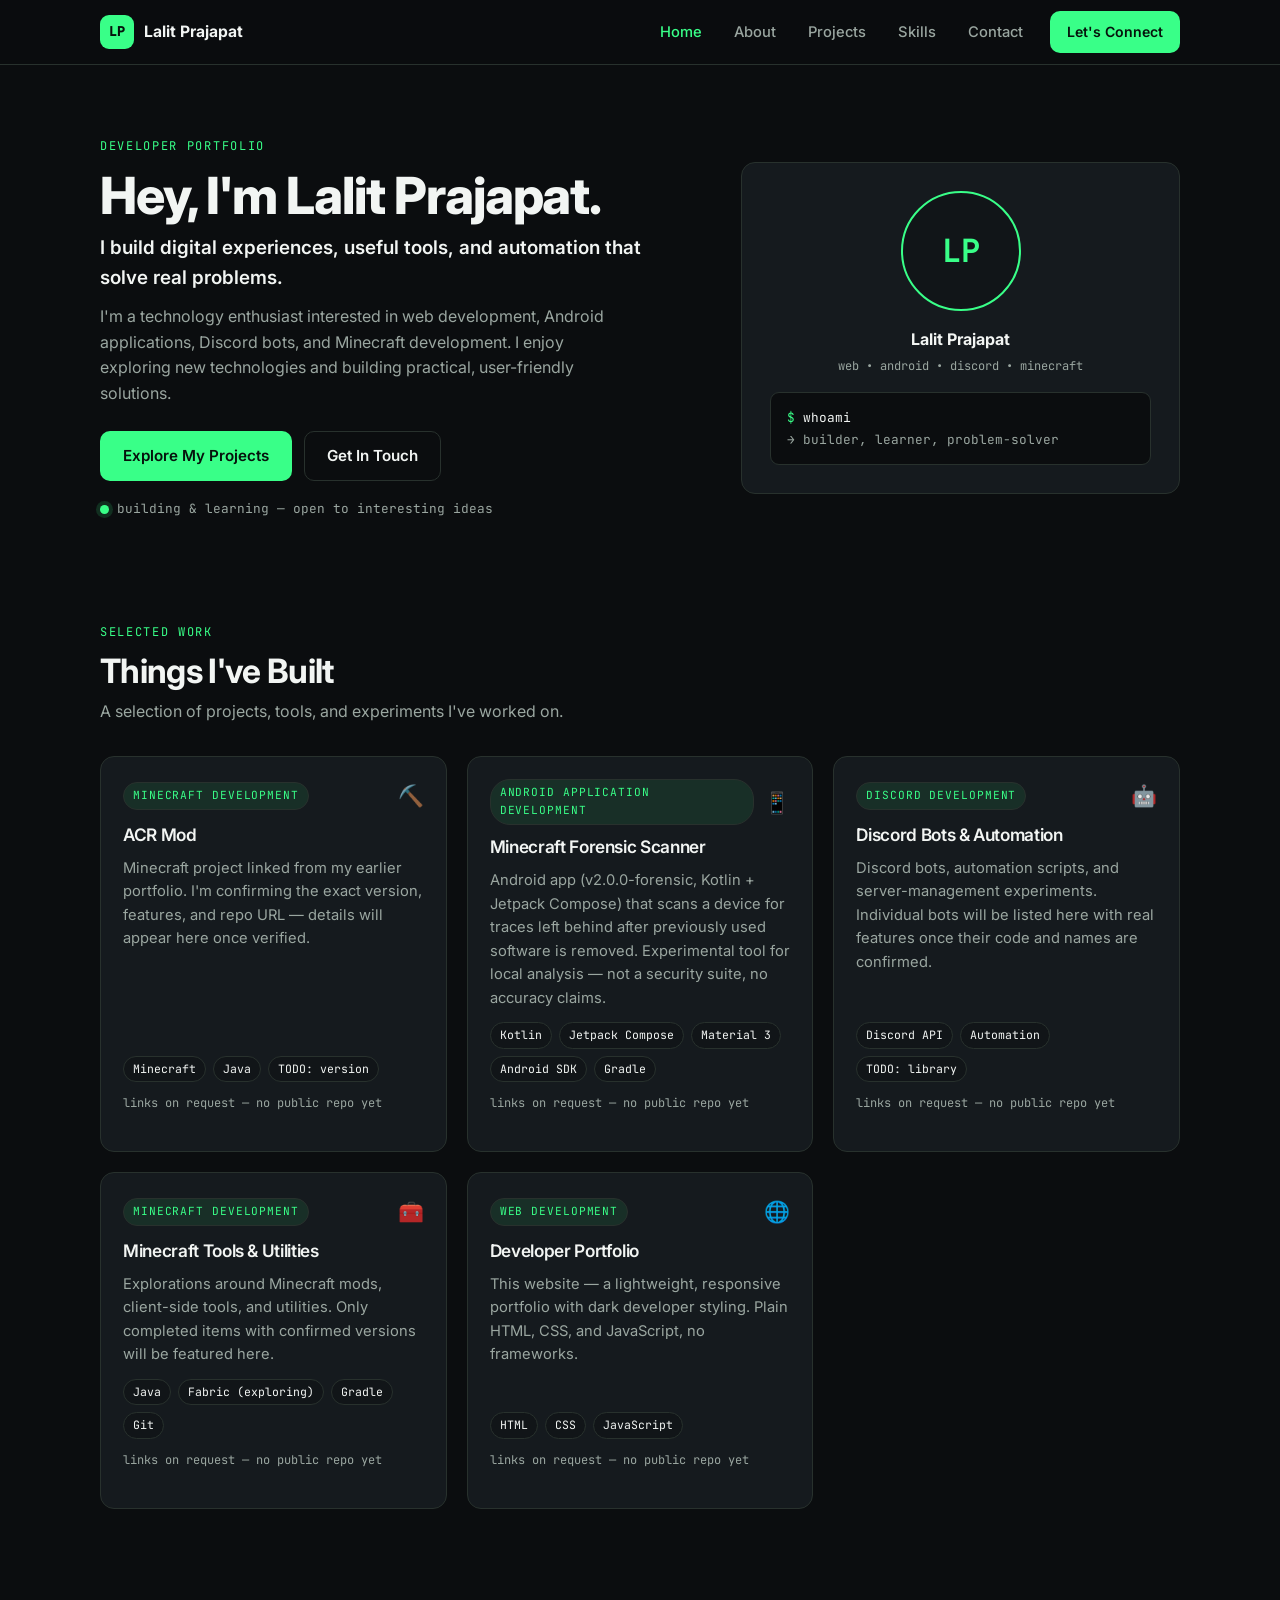
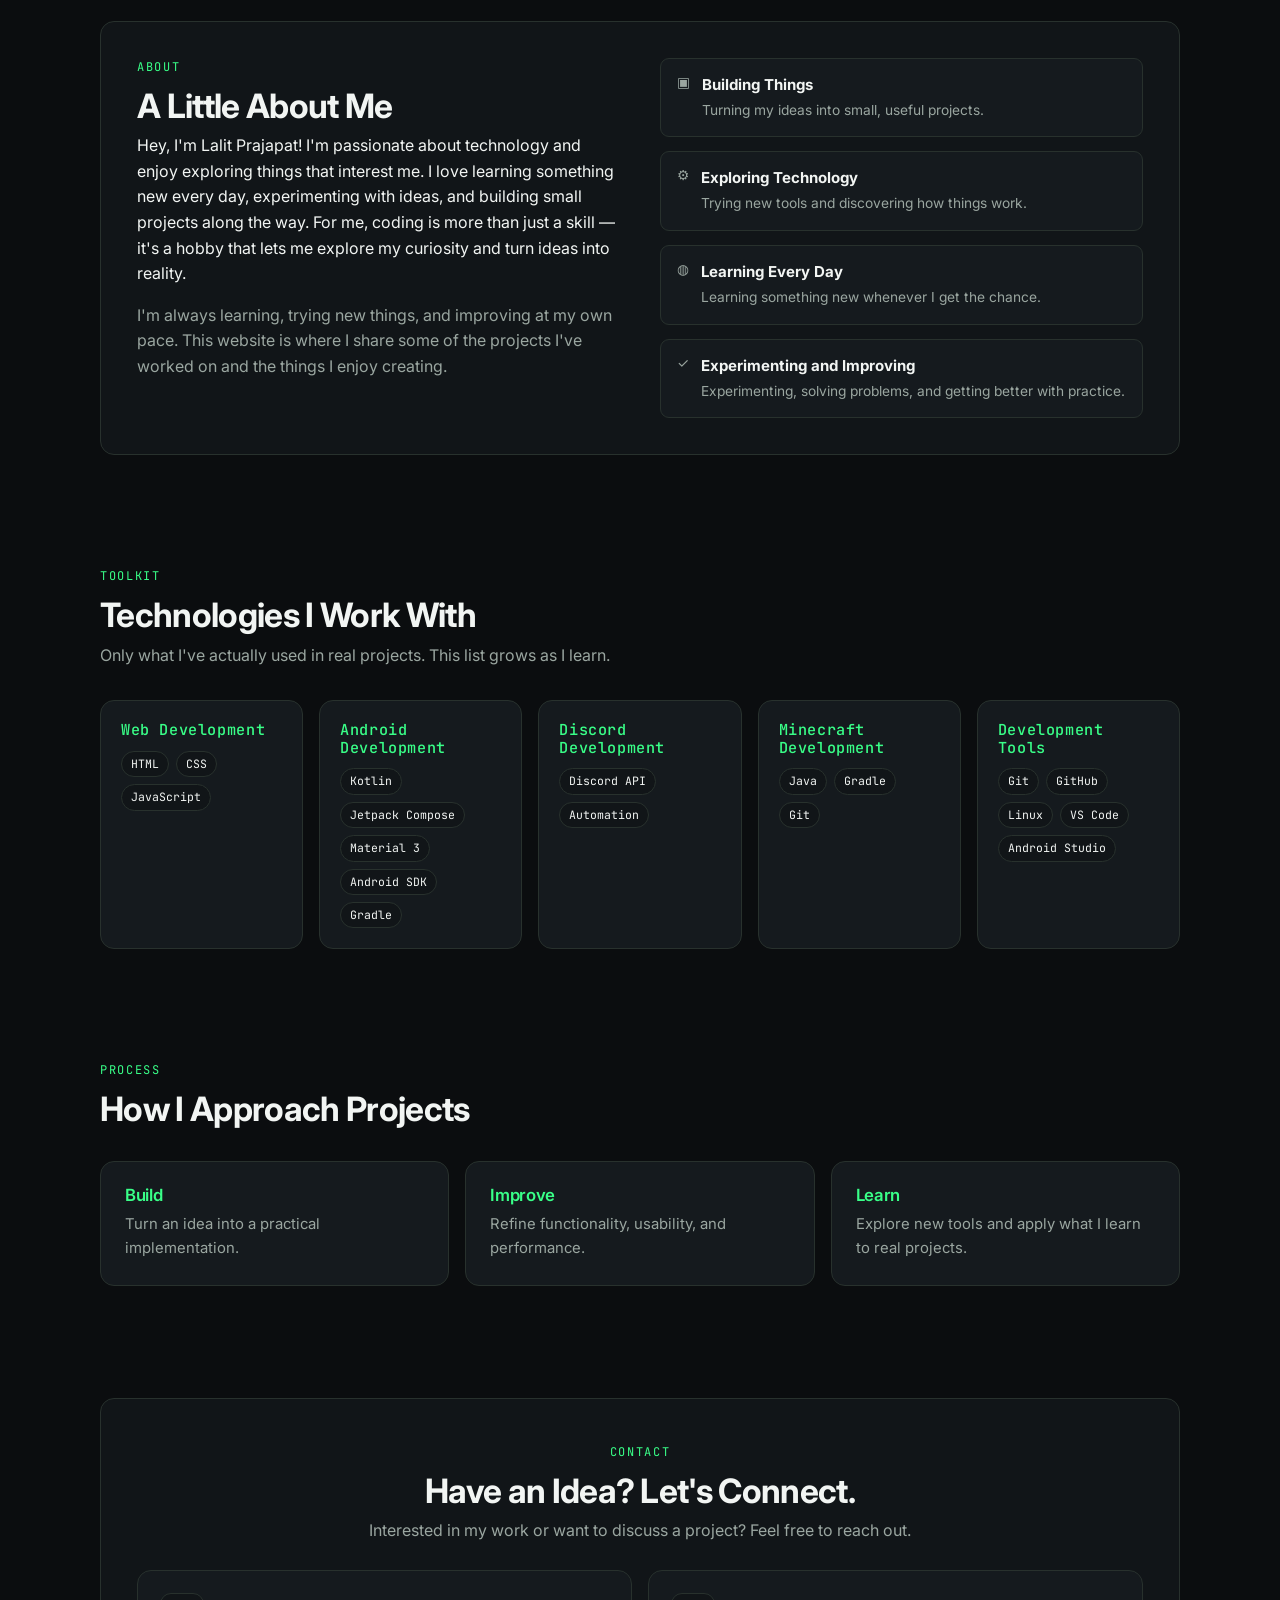
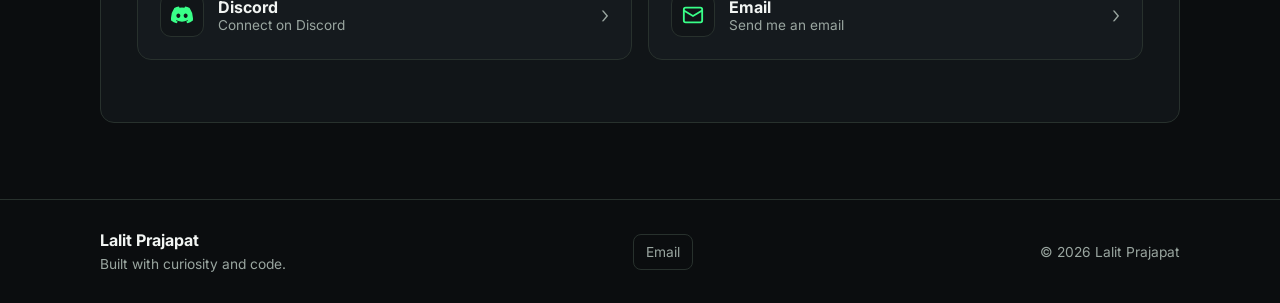
==== index.html @ 37104516 "Add files via upload" ====
<!DOCTYPE html>
<html lang="en">
<head>
  <meta charset="UTF-8" />
  <meta name="viewport" content="width=device-width, initial-scale=1.0" />
  <title>Lalit Prajapat | Developer Portfolio</title>
  <meta name="description" content="Explore Lalit Prajapat's projects in web development, Android applications, Discord bots, and Minecraft tools." />
  <meta name="theme-color" content="#0B0D0F" />
  <meta property="og:title" content="Lalit Prajapat | Developer Portfolio" />
  <meta property="og:description" content="Explore Lalit Prajapat's projects in web development, Android applications, Discord bots, and Minecraft tools." />
  <meta property="og:type" content="website" />
  <link rel="icon" type="image/svg+xml" href="assets/favicon.svg" />
  <link rel="preconnect" href="https://fonts.googleapis.com" />
  <link rel="preconnect" href="https://fonts.gstatic.com" crossorigin />
  <link href="https://fonts.googleapis.com/css2?family=Inter:wght@400;500;600;700;800&family=JetBrains+Mono:wght@400;500&display=swap" rel="stylesheet" />
  <link rel="stylesheet" href="css/style.css" />
</head>
<body>
  <a class="skip-link" href="#main">Skip to content</a>

  <header class="nav" id="top">
    <div class="container nav-inner">
      <a href="#home" class="brand" aria-label="Lalit Prajapat home">
        <span class="brand-mark" aria-hidden="true">LP</span>
        <span class="brand-text">Lalit Prajapat</span>
      </a>
      <nav aria-label="Primary">
        <button class="nav-toggle" id="navToggle" aria-expanded="false" aria-controls="navMenu" aria-label="Open menu">
          <span aria-hidden="true"></span><span aria-hidden="true"></span><span aria-hidden="true"></span>
        </button>
        <ul class="nav-links" id="navMenu">
          <li><a href="#home" class="nav-link" data-nav="home">Home</a></li>
          <li><a href="#about" class="nav-link" data-nav="about">About</a></li>
          <li><a href="#projects" class="nav-link" data-nav="projects">Projects</a></li>
          <li><a href="#skills" class="nav-link" data-nav="skills">Skills</a></li>
          <li><a href="#contact" class="nav-link" data-nav="contact">Contact</a></li>
          <li class="nav-cta-item"><a href="#contact" class="btn btn-primary btn-sm">Let's Connect</a></li>
        </ul>
      </nav>
    </div>
  </header>

  <main id="main">
    <!-- HERO -->
    <section class="hero container" id="home" aria-labelledby="hero-heading">
      <div class="hero-grid">
        <div class="hero-copy">
          <p class="eyebrow mono">DEVELOPER PORTFOLIO</p>
          <h1 id="hero-heading">Hey, I'm Lalit Prajapat.</h1>
          <p class="hero-sub">I build digital experiences, useful tools, and automation that solve real problems.</p>
          <p class="hero-desc">I'm a technology enthusiast interested in web development, Android applications, Discord bots, and Minecraft development. I enjoy exploring new technologies and building practical, user-friendly solutions.</p>
          <div class="hero-actions">
            <a href="#projects" class="btn btn-primary">Explore My Projects</a>
            <a href="#contact" class="btn btn-ghost">Get In Touch</a>
          </div>
          <p class="hero-meta mono"><span class="status-dot" aria-hidden="true"></span> building &amp; learning — open to interesting ideas</p>
        </div>
        <div class="hero-visual">
          <div class="profile-card" role="img" aria-label="Profile placeholder for Lalit Prajapat — replace with your photo">
            <div class="profile-avatar" aria-hidden="true">
              <span>LP</span>
              <img id="profileImg" alt="" hidden />
            </div>
            <div class="profile-info">
              <p class="profile-name">Lalit Prajapat</p>
              <p class="profile-role mono">web • android • discord • minecraft</p>
            </div>
            <div class="profile-terminal mono" aria-hidden="true">
              <span class="t-green">$</span> whoami<br />
              <span class="t-dim">→ builder, learner, problem-solver</span>
            </div>
          </div>
        </div>
      </div>
    </section>

    <!-- PROJECTS -->
    <section class="section container" id="projects" aria-labelledby="projects-heading">
      <div class="section-head reveal">
        <p class="eyebrow mono">SELECTED WORK</p>
        <h2 id="projects-heading">Things I've Built</h2>
        <p class="section-sub">A selection of projects, tools, and experiments I've worked on.</p>
      </div>
      <div class="project-grid" id="projectGrid"><!-- rendered by JS --></div>
      <p class="config-hint mono" id="projectsHint" hidden>To edit projects, open <code>js/config.js</code>.</p>
    </section>

    <!-- ABOUT -->
    <section class="section container" id="about" aria-labelledby="about-heading">
      <div class="about-grid">
        <div class="reveal">
          <p class="eyebrow mono">ABOUT</p>
          <h2 id="about-heading">A Little About Me</h2>
          <p>Hey, I'm Lalit Prajapat! I'm passionate about technology and enjoy exploring things that interest me. I love learning something new every day, experimenting with ideas, and building small projects along the way. For me, coding is more than just a skill — it's a hobby that lets me explore my curiosity and turn ideas into reality.</p>
          <p class="muted">I'm always learning, trying new things, and improving at my own pace. This website is where I share some of the projects I've worked on and the things I enjoy creating.</p>
        </div>
        <ul class="focus-list reveal" aria-label="Focus areas">
          <li><span class="focus-icon" aria-hidden="true">▣</span><div><strong>Building Things</strong><span>Turning my ideas into small, useful projects.</span></div></li>
          <li><span class="focus-icon" aria-hidden="true">⚙</span><div><strong>Exploring Technology</strong><span>Trying new tools and discovering how things work.</span></div></li>
          <li><span class="focus-icon" aria-hidden="true">◍</span><div><strong>Learning Every Day</strong><span>Learning something new whenever I get the chance.</span></div></li>
          <li><span class="focus-icon" aria-hidden="true">✓</span><div><strong>Experimenting and Improving</strong><span>Experimenting, solving problems, and getting better with practice.</span></div></li>
        </ul>
      </div>
    </section>

    <!-- SKILLS -->
    <section class="section container" id="skills" aria-labelledby="skills-heading">
      <div class="section-head reveal">
        <p class="eyebrow mono">TOOLKIT</p>
        <h2 id="skills-heading">Technologies I Work With</h2>
        <p class="section-sub">Only what I've actually used in real projects. This list grows as I learn.</p>
      </div>
      <div class="skills-grid" id="skillsGrid"><!-- rendered by JS --></div>
    </section>

    <!-- APPROACH -->
    <section class="section container" id="approach" aria-labelledby="approach-heading">
      <div class="section-head reveal">
        <p class="eyebrow mono">PROCESS</p>
        <h2 id="approach-heading">How I Approach Projects</h2>
      </div>
      <div class="approach-grid">
        <article class="card reveal"><h3>Build</h3><p>Turn an idea into a practical implementation.</p></article>
        <article class="card reveal"><h3>Improve</h3><p>Refine functionality, usability, and performance.</p></article>
        <article class="card reveal"><h3>Learn</h3><p>Explore new tools and apply what I learn to real projects.</p></article>
      </div>
    </section>

    <!-- CONTACT -->
    <section class="section container" id="contact" aria-labelledby="contact-heading">
      <div class="contact-card reveal">
        <p class="eyebrow mono">CONTACT</p>
        <h2 id="contact-heading">Have an Idea? Let's Connect.</h2>
        <p class="section-sub">Interested in my work or want to discuss a project? Feel free to reach out.</p>
        <div class="contact-grid" id="contactGrid">
          <!-- Discord card -->
          <article class="contact-method" id="discordCard">
            <button class="method-toggle" id="discordToggle" aria-expanded="false" aria-controls="discordDetail" type="button">
              <span class="method-icon" aria-hidden="true">
                <svg viewBox="0 0 24 24" width="22" height="22" fill="currentColor" aria-hidden="true"><path d="M20.32 4.37a19.8 19.8 0 0 0-4.93-1.51 13.8 13.8 0 0 0-.64 1.28 18.3 18.3 0 0 0-5.5 0 12.6 12.6 0 0 0-.64-1.28h-.05A19.7 19.7 0 0 0 3.63 4.37 20.4 20.4 0 0 0 .11 18.06a19.9 19.9 0 0 0 6.04 3.03c.46-.63.87-1.3 1.22-2a12.9 12.9 0 0 1-1.93-.92c.16-.12.32-.24.47-.37a14.2 14.2 0 0 0 12.18 0c.15.13.31.25.47.37-.61.36-1.26.68-1.93.92.35.7.76 1.37 1.22 2a19.8 19.8 0 0 0 6.04-3.03 20.3 20.3 0 0 0-3.57-13.69ZM8.02 15.33c-1.18 0-2.16-1.08-2.16-2.42s.95-2.42 2.16-2.42 2.18 1.09 2.16 2.42c0 1.34-.95 2.42-2.16 2.42Zm7.96 0c-1.18 0-2.16-1.08-2.16-2.42s.95-2.42 2.16-2.42 2.18 1.09 2.16 2.42c0 1.34-.95 2.42-2.16 2.42Z"/></svg>
              </span>
              <span class="method-text">
                <span class="method-title">Discord</span>
                <span class="method-sub" id="discordPrompt">Connect on Discord</span>
              </span>
              <span class="method-chevron" aria-hidden="true">›</span>
            </button>
            <div class="method-detail" id="discordDetail" hidden>
              <p class="method-value mono" id="discordValue">lalit572</p>
              <div class="method-actions">
                <button class="btn btn-outline btn-sm" id="discordCopy" type="button" aria-label="Copy Discord username lalit572">
                  <svg viewBox="0 0 24 24" width="15" height="15" fill="none" stroke="currentColor" stroke-width="2" aria-hidden="true"><rect x="9" y="9" width="12" height="12" rx="2"/><path d="M5 15V5a2 2 0 0 1 2-2h10"/></svg>
                  Copy
                </button>
              </div>
              <p class="copy-msg mono" id="discordMsg" role="status" hidden></p>
            </div>
          </article>
          <!-- Email card -->
          <article class="contact-method" id="emailCard">
            <button class="method-toggle" id="emailToggle" aria-expanded="false" aria-controls="emailDetail" type="button">
              <span class="method-icon" aria-hidden="true">
                <svg viewBox="0 0 24 24" width="22" height="22" fill="none" stroke="currentColor" stroke-width="2" aria-hidden="true"><rect x="2" y="4" width="20" height="16" rx="2"/><path d="m22 7-10 6L2 7"/></svg>
              </span>
              <span class="method-text">
                <span class="method-title">Email</span>
                <span class="method-sub" id="emailPrompt">Send me an email</span>
              </span>
              <span class="method-chevron" aria-hidden="true">›</span>
            </button>
            <div class="method-detail" id="emailDetail" hidden>
              <p class="method-value mono" id="emailValue">tekkenlalit143@gmail.com</p>
              <div class="method-actions">
                <button class="btn btn-outline btn-sm" id="emailCopy" type="button" aria-label="Copy email address tekkenlalit143@gmail.com">
                  <svg viewBox="0 0 24 24" width="15" height="15" fill="none" stroke="currentColor" stroke-width="2" aria-hidden="true"><rect x="9" y="9" width="12" height="12" rx="2"/><path d="M5 15V5a2 2 0 0 1 2-2h10"/></svg>
                  Copy
                </button>
                <a class="btn btn-outline btn-sm" id="emailOpen" href="mailto:tekkenlalit143@gmail.com">Open Email App</a>
              </div>
              <p class="copy-msg mono" id="emailMsg" role="status" hidden></p>
            </div>
          </article>
        </div>
        <div class="contact-extra" id="contactExtra" hidden></div>
      </div>
    </section>
  </main>

  <footer class="footer">
    <div class="container footer-inner">
      <div>
        <p class="footer-name">Lalit Prajapat</p>
        <p class="footer-tag">Built with curiosity and code.</p>
      </div>
      <div class="footer-social" id="footerSocial"></div>
      <p class="footer-copy">© <span id="year">2026</span> Lalit Prajapat</p>
    </div>
  </footer>

  <div class="toast mono" id="toast" role="status" aria-live="polite" hidden></div>

  <script src="js/config.js"></script>
  <script src="js/main.js"></script>
</body>
</html>
---- css/style.css ----
:root {
  --bg: #0B0D0F;
  --bg2: #111518;
  --card: #151A1E;
  --accent: #39FF88;
  --accent2: #24D977;
  --text: #F2F5F3;
  --muted: #9AA6A0;
  --border: #28312D;
  --radius: 14px;
  --radius-sm: 9px;
  --max: 1120px;
  --font: "Inter", system-ui, -apple-system, "Segoe UI", sans-serif;
  --mono: "JetBrains Mono", ui-monospace, SFMono-Regular, Menlo, monospace;
}

* { box-sizing: border-box; }
html { scroll-behavior: smooth; scroll-padding-top: 84px; }
body {
  margin: 0; background: var(--bg); color: var(--text);
  font-family: var(--font); line-height: 1.6; font-size: 16px;
  -webkit-font-smoothing: antialiased;
}
h1, h2, h3 { line-height: 1.15; letter-spacing: -0.02em; margin: 0 0 0.5rem; }
h1 { font-size: clamp(2rem, 5vw, 3.2rem); font-weight: 800; }
h2 { font-size: clamp(1.5rem, 3.4vw, 2.1rem); font-weight: 700; }
h3 { font-size: 1.05rem; font-weight: 600; }
p { margin: 0 0 1rem; }
a { color: var(--accent); }
.mono { font-family: var(--mono); }
.muted, .section-sub { color: var(--muted); }
code { background: var(--bg2); padding: 2px 6px; border-radius: 6px; border: 1px solid var(--border); }

.container { width: 100%; max-width: var(--max); margin: 0 auto; padding: 0 20px; }
.eyebrow { color: var(--accent); font-size: 0.75rem; letter-spacing: 0.14em; margin-bottom: 0.6rem; }

.skip-link {
  position: absolute; left: -9999px; top: 0; background: var(--accent);
  color: #06110b; padding: 10px 16px; z-index: 100; border-radius: 0 0 8px 0; font-weight: 700;
}
.skip-link:focus { left: 0; }

/* Buttons */
.btn {
  display: inline-flex; align-items: center; justify-content: center; gap: 8px;
  padding: 12px 22px; border-radius: 10px; font-weight: 600; font-size: 0.95rem;
  text-decoration: none; border: 1px solid transparent; cursor: pointer;
  transition: transform 180ms ease, background 180ms ease, border-color 180ms ease, color 180ms ease;
  min-height: 46px;
}
.btn-primary { background: var(--accent); color: #06130c; }
.btn-primary:hover { background: var(--accent2); transform: translateY(-1px); }
.btn-ghost { border-color: var(--border); color: var(--text); background: transparent; }
.btn-ghost:hover { border-color: var(--accent); color: var(--accent); }
.btn-sm { padding: 9px 16px; min-height: 38px; font-size: 0.88rem; }
.btn-outline { border-color: var(--border); color: var(--text); background: var(--bg2); padding: 8px 14px; font-size: 0.85rem; min-height: 38px; }
.btn-outline:hover { border-color: var(--accent); color: var(--accent); }

/* Nav */
.nav { position: sticky; top: 0; z-index: 50; background: rgba(11,13,15,0.88); backdrop-filter: blur(12px); border-bottom: 1px solid var(--border); }
.nav-inner { display: flex; align-items: center; justify-content: space-between; min-height: 64px; }
.brand { display: flex; align-items: center; gap: 10px; text-decoration: none; color: var(--text); font-weight: 700; }
.brand-mark {
  width: 34px; height: 34px; display: grid; place-items: center; border-radius: 9px;
  background: var(--accent); color: #06130c; font-weight: 800; font-size: 0.85rem; font-family: var(--mono);
}
.brand-text { font-size: 0.98rem; }
.nav-links { display: flex; align-items: center; gap: 6px; list-style: none; margin: 0; padding: 0; }
.nav-link { color: var(--muted); text-decoration: none; padding: 9px 13px; border-radius: 8px; font-size: 0.92rem; font-weight: 500; }
.nav-link:hover { color: var(--text); background: var(--bg2); }
.nav-link.active { color: var(--accent); }
.nav-cta-item { margin-left: 8px; }
.nav-toggle { display: none; background: none; border: 1px solid var(--border); border-radius: 8px; padding: 10px; cursor: pointer; flex-direction: column; gap: 5px; }
.nav-toggle span { display: block; width: 20px; height: 2px; background: var(--text); border-radius: 2px; }

/* Hero */
.hero { padding: 72px 20px 48px; }
.hero-grid { display: grid; grid-template-columns: 1.15fr 0.85fr; gap: 48px; align-items: center; }
.hero-sub { font-size: 1.18rem; font-weight: 600; color: var(--text); margin-bottom: 0.7rem; }
.hero-desc { color: var(--muted); max-width: 52ch; }
.hero-actions { display: flex; gap: 12px; flex-wrap: wrap; margin: 24px 0 18px; }
.hero-meta { font-size: 0.8rem; color: var(--muted); display: flex; align-items: center; gap: 8px; margin: 0; }
.status-dot { width: 9px; height: 9px; border-radius: 50%; background: var(--accent); display: inline-block; box-shadow: 0 0 0 4px rgba(57,255,136,0.14); }

.profile-card { background: var(--card); border: 1px solid var(--border); border-radius: var(--radius); padding: 28px; text-align: center; }
.profile-avatar {
  width: 120px; height: 120px; border-radius: 50%; margin: 0 auto 16px;
  background: var(--bg2); border: 2px solid var(--accent); display: grid; place-items: center;
  font-family: var(--mono); font-weight: 700; font-size: 2rem; color: var(--accent); overflow: hidden;
}
.profile-avatar img { width: 100%; height: 100%; object-fit: cover; }
.profile-name { font-weight: 700; margin: 0; }
.profile-role { font-size: 0.75rem; color: var(--muted); margin: 4px 0 16px; }
.profile-terminal { text-align: left; background: var(--bg); border: 1px solid var(--border); border-radius: var(--radius-sm); padding: 14px 16px; font-size: 0.8rem; line-height: 1.7; }
.t-green { color: var(--accent); } .t-dim { color: var(--muted); }

/* Sections */
.section { padding: 56px 20px; }
.section-head { max-width: 640px; margin-bottom: 32px; }
.section-sub { margin: 0; }

/* Projects */
.project-grid { display: grid; grid-template-columns: repeat(3, 1fr); gap: 20px; }
.project-card {
  background: var(--card); border: 1px solid var(--border); border-radius: var(--radius);
  padding: 22px; display: flex; flex-direction: column; gap: 12px;
  transition: border-color 200ms ease, transform 200ms ease;
}
.project-card:hover { border-color: var(--accent); transform: translateY(-3px); }
.project-top { display: flex; align-items: center; justify-content: space-between; gap: 10px; }
.project-cat { font-family: var(--mono); font-size: 0.7rem; letter-spacing: 0.08em; text-transform: uppercase; color: var(--accent); background: rgba(57,255,136,0.09); border: 1px solid var(--border); padding: 4px 9px; border-radius: 20px; }
.project-icon { font-size: 1.3rem; opacity: 0.9; }
.project-card h3 { margin: 0; font-size: 1.08rem; }
.project-card p.desc { color: var(--muted); font-size: 0.92rem; margin: 0; flex: 1; }
.tag-row { display: flex; flex-wrap: wrap; gap: 7px; }
.tag { font-family: var(--mono); font-size: 0.72rem; color: var(--text); background: var(--bg2); border: 1px solid var(--border); padding: 3px 9px; border-radius: 20px; }
.project-actions { display: flex; gap: 8px; flex-wrap: wrap; margin-top: 4px; }
.project-note { font-size: 0.75rem; color: var(--muted); }

/* About */
.about-grid { display: grid; grid-template-columns: 1fr 1fr; gap: 40px; align-items: start; background: var(--bg2); border: 1px solid var(--border); border-radius: var(--radius); padding: 36px; }
.focus-list { list-style: none; margin: 0; padding: 0; display: grid; gap: 14px; }
.focus-list li { display: flex; gap: 12px; background: var(--card); border: 1px solid var(--border); border-radius: var(--radius-sm); padding: 14px 16px; }
.focus-icon { color: var(--accent); font-size: 1.1rem; line-height: 1.4; }
.focus-list strong { display: block; font-size: 0.94rem; }
.focus-list span { font-size: 0.86rem; color: var(--muted); }

/* Skills */
.skills-grid { display: grid; grid-template-columns: repeat(auto-fit, minmax(200px, 1fr)); gap: 16px; }
.skill-card { background: var(--card); border: 1px solid var(--border); border-radius: var(--radius); padding: 20px; }
.skill-card h3 { font-size: 0.95rem; margin-bottom: 12px; color: var(--accent); font-family: var(--mono); font-weight: 500; letter-spacing: 0.04em; }

/* Approach */
.approach-grid { display: grid; grid-template-columns: repeat(3, 1fr); gap: 16px; }
.card { background: var(--card); border: 1px solid var(--border); border-radius: var(--radius); padding: 24px; }
.card h3 { color: var(--accent); margin-bottom: 8px; }
.card p { margin: 0; color: var(--muted); font-size: 0.93rem; }

/* Contact */
.contact-card { background: var(--bg2); border: 1px solid var(--border); border-radius: var(--radius); padding: 44px 36px; text-align: center; }
.contact-card .section-sub { margin-bottom: 26px; }
.contact-links { display: flex; gap: 12px; justify-content: center; flex-wrap: wrap; }
.contact-btn { display: inline-flex; align-items: center; gap: 9px; background: var(--card); border: 1px solid var(--border); color: var(--text); text-decoration: none; padding: 11px 18px; border-radius: 10px; font-weight: 600; font-size: 0.9rem; transition: border-color 180ms, color 180ms; min-height: 46px; }
.contact-btn:hover { border-color: var(--accent); color: var(--accent); }
.config-hint { font-size: 0.78rem; color: var(--muted); margin-top: 22px; }

/* Interactive contact cards */
.contact-grid { display: grid; grid-template-columns: 1fr 1fr; gap: 16px; text-align: left; margin-top: 8px; }
.contact-method {
  background: var(--card); border: 1px solid var(--border); border-radius: var(--radius);
  padding: 8px; transition: border-color 200ms ease;
}
.contact-method:hover { border-color: var(--accent2); }
.contact-method.open { border-color: var(--accent); }
.method-toggle {
  width: 100%; display: flex; align-items: center; gap: 14px;
  background: none; border: 0; cursor: pointer; color: var(--text);
  padding: 14px 14px; border-radius: 10px; font-family: var(--font); text-align: left;
  min-height: 64px;
}
.method-icon {
  width: 44px; height: 44px; flex: 0 0 44px; display: grid; place-items: center;
  border-radius: 11px; background: var(--bg2); border: 1px solid var(--border); color: var(--accent);
}
.method-text { flex: 1; min-width: 0; }
.method-title { display: block; font-weight: 700; font-size: 1rem; }
.method-sub { display: block; font-size: 0.85rem; color: var(--muted); }
.contact-method.open .method-sub { color: var(--accent); }
.method-chevron {
  font-size: 1.5rem; line-height: 1; color: var(--muted); font-weight: 300;
  transition: transform 200ms ease, color 200ms ease; transform: rotate(0deg);
}
.contact-method.open .method-chevron { transform: rotate(90deg); color: var(--accent); }
.method-detail {
  padding: 2px 14px 14px 72px;
  animation: methodIn 220ms ease;
}
@keyframes methodIn { from { opacity: 0; transform: translateY(-4px); } to { opacity: 1; transform: none; } }
.method-value {
  margin: 0 0 12px; font-size: 0.92rem; color: var(--text);
  background: var(--bg); border: 1px solid var(--border); border-radius: 8px;
  padding: 10px 12px; overflow-wrap: anywhere; word-break: break-all;
}
.contact-method.open .method-value { border-color: var(--accent2); }
.method-actions { display: flex; gap: 10px; flex-wrap: wrap; }
.method-actions .btn { text-decoration: none; }
.copy-msg { font-size: 0.78rem; margin: 10px 0 0; color: var(--accent); }
.copy-msg.error { color: var(--muted); }
.contact-extra { display: flex; gap: 10px; justify-content: center; flex-wrap: wrap; margin-top: 18px; }

/* Footer */
.footer { border-top: 1px solid var(--border); padding: 28px 0; margin-top: 20px; }
.footer-inner { display: flex; align-items: center; justify-content: space-between; gap: 16px; flex-wrap: wrap; }
.footer-name { font-weight: 700; margin: 0; }
.footer-tag, .footer-copy { color: var(--muted); font-size: 0.86rem; margin: 0; }
.footer-social { display: flex; gap: 10px; }
.footer-social a { color: var(--muted); text-decoration: none; font-size: 0.86rem; border: 1px solid var(--border); padding: 6px 12px; border-radius: 8px; }
.footer-social a:hover { color: var(--accent); border-color: var(--accent); }

/* Reveal */
.reveal { opacity: 0; transform: translateY(14px); transition: opacity 400ms ease, transform 400ms ease; }
.reveal.visible { opacity: 1; transform: none; }

/* Focus */
a:focus-visible, button:focus-visible { outline: 2px solid var(--accent); outline-offset: 3px; }

/* Toast */
.toast { position: fixed; bottom: 22px; left: 50%; transform: translateX(-50%); background: var(--accent); color: #06130c; font-size: 0.85rem; font-weight: 600; padding: 10px 18px; border-radius: 10px; z-index: 99; }

/* Responsive */
@media (max-width: 1024px) {
  .project-grid { grid-template-columns: repeat(2, 1fr); }
}
@media (max-width: 768px) {
  .hero-grid, .about-grid { grid-template-columns: 1fr; }
  .hero { padding: 48px 20px 32px; }
  .about-grid { padding: 26px; }
  .approach-grid { grid-template-columns: 1fr; }
  .contact-grid { grid-template-columns: 1fr; }
  .method-detail { padding-left: 14px; }
  .method-actions .btn { flex: 1 1 auto; }
  .nav-toggle { display: inline-flex; }
  .nav-links {
    position: absolute; top: 64px; left: 0; right: 0; background: var(--bg2);
    flex-direction: column; align-items: stretch; padding: 12px 20px 18px;
    border-bottom: 1px solid var(--border); display: none;
  }
  .nav-links.open { display: flex; }
  .nav-link { display: block; padding: 12px; }
  .nav { position: sticky; }
  .contact-card { padding: 32px 22px; }
}
@media (max-width: 560px) {
  .project-grid { grid-template-columns: 1fr; }
  .hero-actions .btn { flex: 1 1 100%; }
  body { font-size: 15px; }
}

@media (prefers-reduced-motion: reduce) {
  html { scroll-behavior: auto; }
  *, *::before, *::after { animation: none !important; transition: none !important; }
  .reveal { opacity: 1; transform: none; }
}
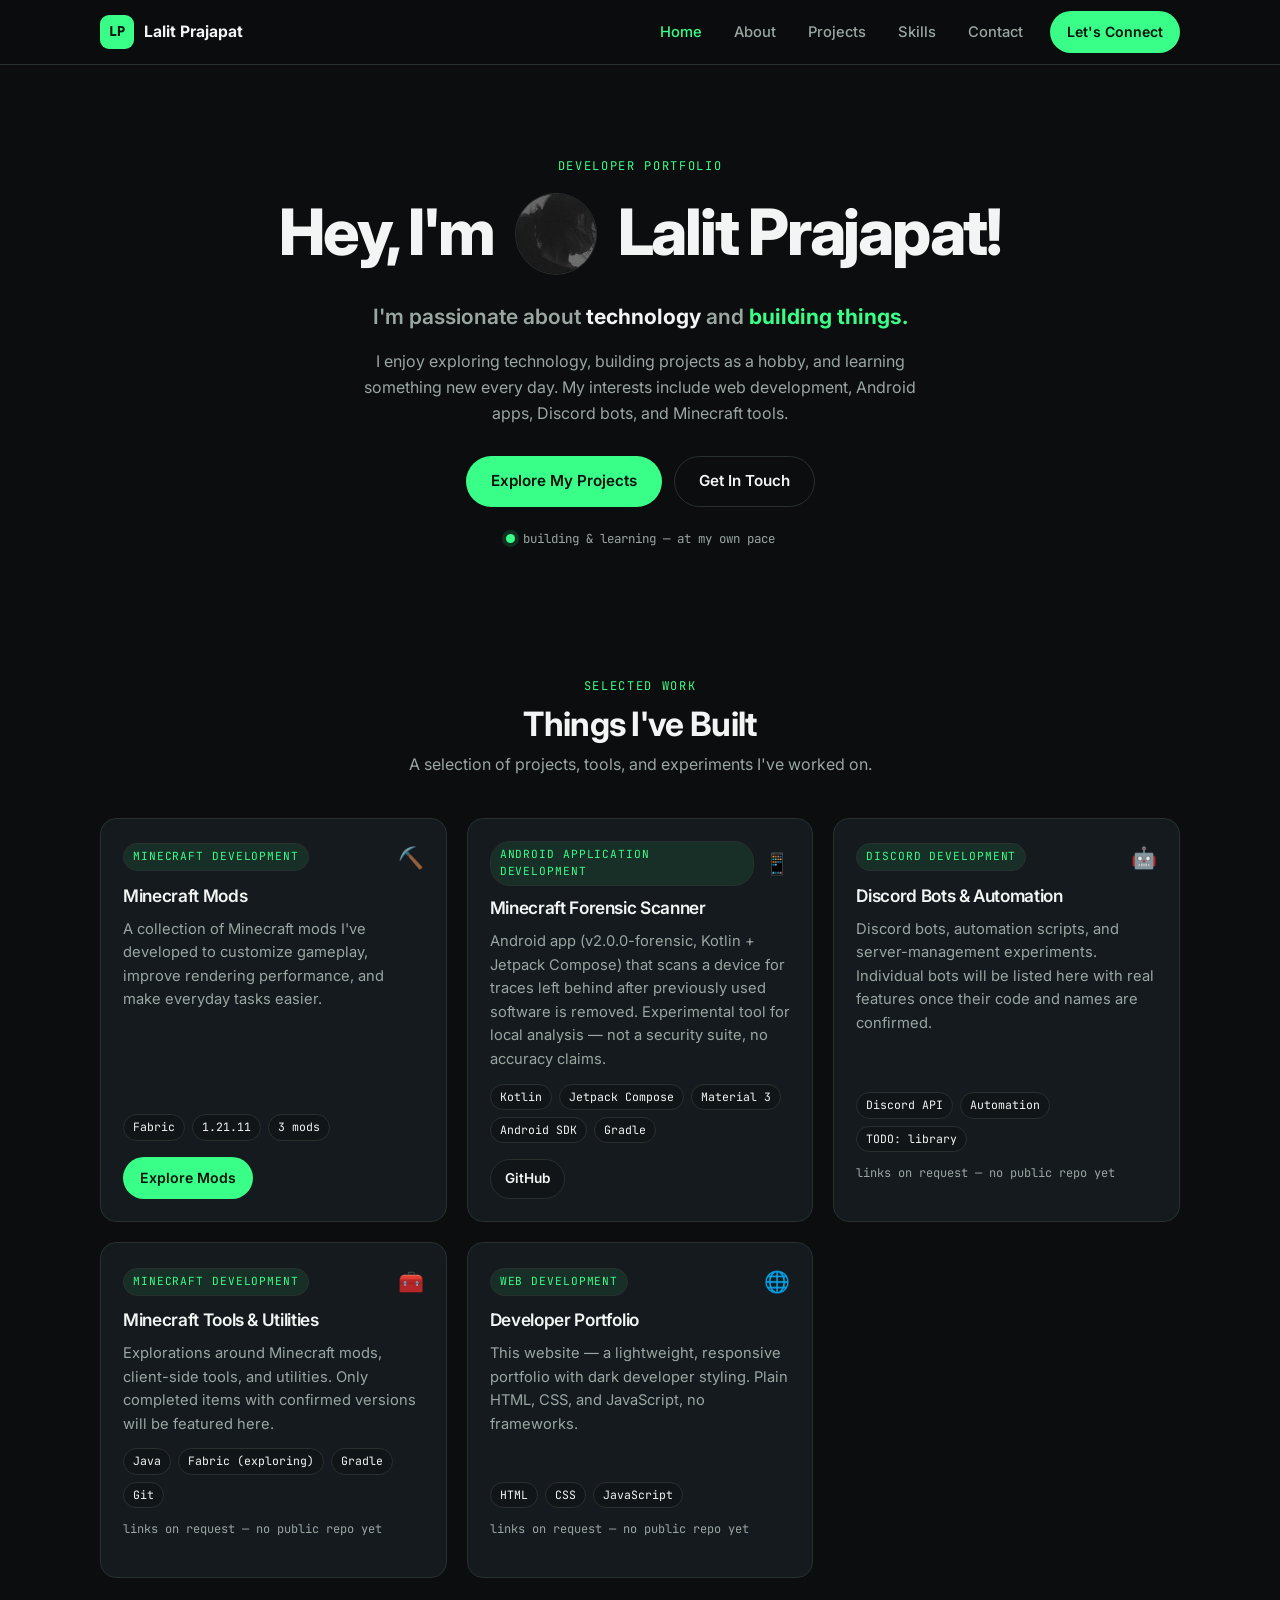
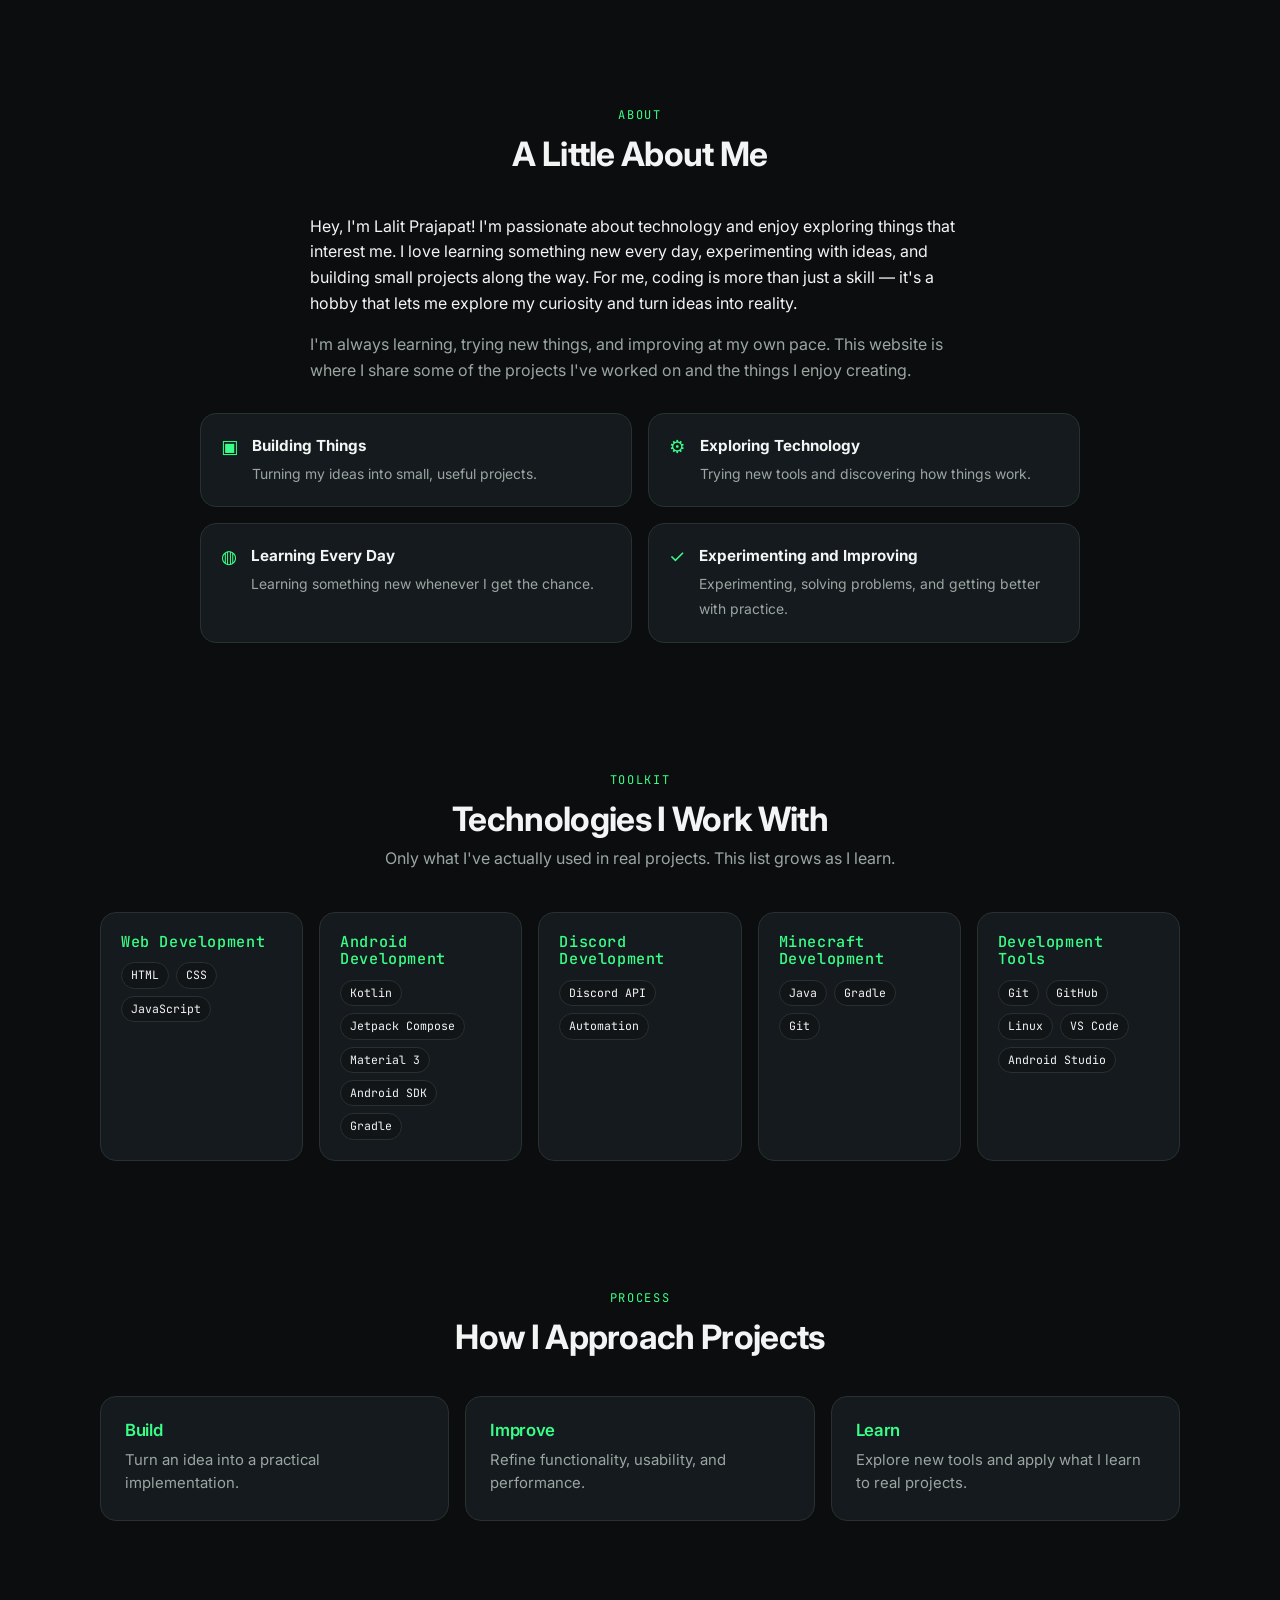
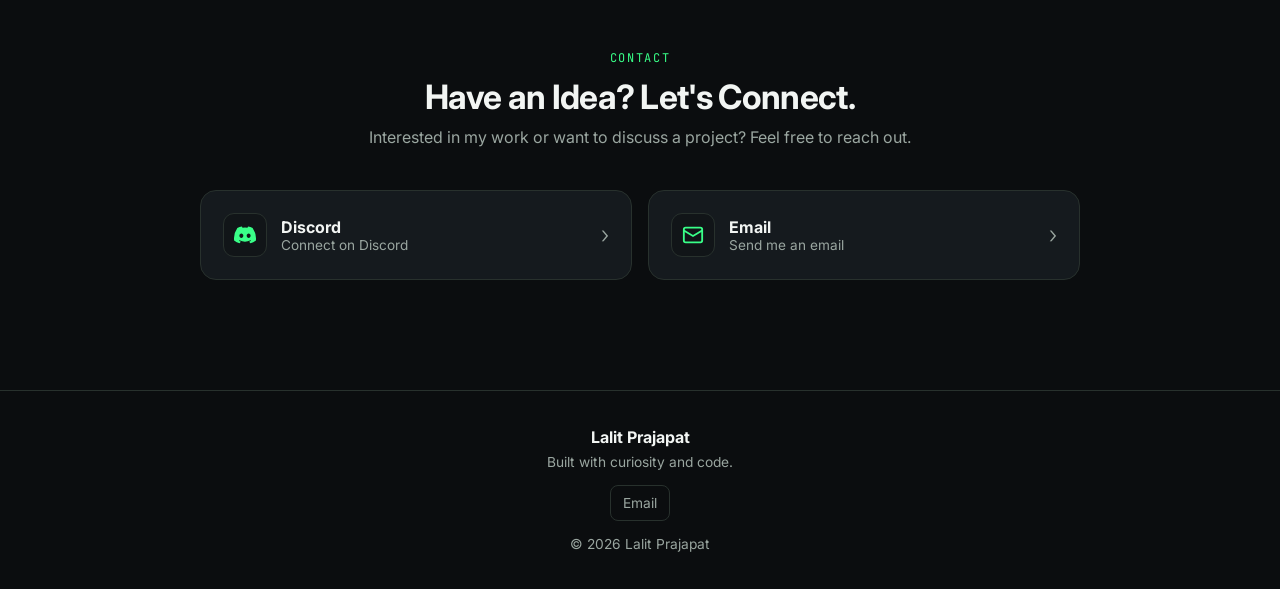
==== commit 348b04f4: "Visual redesign: centered hero with profile photo, unified card system - Hero: large centered typogr" ====
--- a/index.html
+++ b/index.html
@@ -43,34 +43,23 @@
   <main id="main">
     <!-- HERO -->
     <section class="hero container" id="home" aria-labelledby="hero-heading">
-      <div class="hero-grid">
-        <div class="hero-copy">
-          <p class="eyebrow mono">DEVELOPER PORTFOLIO</p>
-          <h1 id="hero-heading">Hey, I'm Lalit Prajapat.</h1>
-          <p class="hero-sub">I build digital experiences, useful tools, and automation that solve real problems.</p>
-          <p class="hero-desc">I'm a technology enthusiast interested in web development, Android applications, Discord bots, and Minecraft development. I enjoy exploring new technologies and building practical, user-friendly solutions.</p>
-          <div class="hero-actions">
-            <a href="#projects" class="btn btn-primary">Explore My Projects</a>
-            <a href="#contact" class="btn btn-ghost">Get In Touch</a>
-          </div>
-          <p class="hero-meta mono"><span class="status-dot" aria-hidden="true"></span> building &amp; learning — open to interesting ideas</p>
+      <div class="hero-inner">
+        <p class="eyebrow mono reveal">DEVELOPER PORTFOLIO</p>
+        <h1 class="hero-title reveal" id="hero-heading">
+          <span>Hey, I'm</span>
+          <span class="hero-avatar">
+            <span class="avatar-fallback mono" aria-hidden="true">LP</span>
+            <img id="profileImg" alt="Portrait of Lalit Prajapat" hidden />
+          </span>
+          <span>Lalit Prajapat!</span>
+        </h1>
+        <p class="hero-sub reveal">I'm passionate about <strong>technology</strong> and <strong class="accent-text">building things.</strong></p>
+        <p class="hero-desc reveal">I enjoy exploring technology, building projects as a hobby, and learning something new every day. My interests include web development, Android apps, Discord bots, and Minecraft tools.</p>
+        <div class="hero-actions reveal">
+          <a href="#projects" class="btn btn-primary">Explore My Projects</a>
+          <a href="#contact" class="btn btn-ghost">Get In Touch</a>
         </div>
-        <div class="hero-visual">
-          <div class="profile-card" role="img" aria-label="Profile placeholder for Lalit Prajapat — replace with your photo">
-            <div class="profile-avatar" aria-hidden="true">
-              <span>LP</span>
-              <img id="profileImg" alt="" hidden />
-            </div>
-            <div class="profile-info">
-              <p class="profile-name">Lalit Prajapat</p>
-              <p class="profile-role mono">web • android • discord • minecraft</p>
-            </div>
-            <div class="profile-terminal mono" aria-hidden="true">
-              <span class="t-green">$</span> whoami<br />
-              <span class="t-dim">→ builder, learner, problem-solver</span>
-            </div>
-          </div>
-        </div>
+        <p class="hero-meta mono reveal"><span class="status-dot" aria-hidden="true"></span> building &amp; learning — at my own pace</p>
       </div>
     </section>
 
@@ -87,20 +76,20 @@
 
     <!-- ABOUT -->
     <section class="section container" id="about" aria-labelledby="about-heading">
-      <div class="about-grid">
-        <div class="reveal">
-          <p class="eyebrow mono">ABOUT</p>
-          <h2 id="about-heading">A Little About Me</h2>
-          <p>Hey, I'm Lalit Prajapat! I'm passionate about technology and enjoy exploring things that interest me. I love learning something new every day, experimenting with ideas, and building small projects along the way. For me, coding is more than just a skill — it's a hobby that lets me explore my curiosity and turn ideas into reality.</p>
-          <p class="muted">I'm always learning, trying new things, and improving at my own pace. This website is where I share some of the projects I've worked on and the things I enjoy creating.</p>
-        </div>
-        <ul class="focus-list reveal" aria-label="Focus areas">
-          <li><span class="focus-icon" aria-hidden="true">▣</span><div><strong>Building Things</strong><span>Turning my ideas into small, useful projects.</span></div></li>
-          <li><span class="focus-icon" aria-hidden="true">⚙</span><div><strong>Exploring Technology</strong><span>Trying new tools and discovering how things work.</span></div></li>
-          <li><span class="focus-icon" aria-hidden="true">◍</span><div><strong>Learning Every Day</strong><span>Learning something new whenever I get the chance.</span></div></li>
-          <li><span class="focus-icon" aria-hidden="true">✓</span><div><strong>Experimenting and Improving</strong><span>Experimenting, solving problems, and getting better with practice.</span></div></li>
-        </ul>
+      <div class="section-head reveal">
+        <p class="eyebrow mono">ABOUT</p>
+        <h2 id="about-heading">A Little About Me</h2>
       </div>
+      <div class="about-copy reveal">
+        <p>Hey, I'm Lalit Prajapat! I'm passionate about technology and enjoy exploring things that interest me. I love learning something new every day, experimenting with ideas, and building small projects along the way. For me, coding is more than just a skill — it's a hobby that lets me explore my curiosity and turn ideas into reality.</p>
+        <p class="muted">I'm always learning, trying new things, and improving at my own pace. This website is where I share some of the projects I've worked on and the things I enjoy creating.</p>
+      </div>
+      <ul class="focus-grid reveal" aria-label="Focus areas">
+        <li class="focus-card"><span class="focus-icon" aria-hidden="true">▣</span><div><strong>Building Things</strong><span>Turning my ideas into small, useful projects.</span></div></li>
+        <li class="focus-card"><span class="focus-icon" aria-hidden="true">⚙</span><div><strong>Exploring Technology</strong><span>Trying new tools and discovering how things work.</span></div></li>
+        <li class="focus-card"><span class="focus-icon" aria-hidden="true">◍</span><div><strong>Learning Every Day</strong><span>Learning something new whenever I get the chance.</span></div></li>
+        <li class="focus-card"><span class="focus-icon" aria-hidden="true">✓</span><div><strong>Experimenting and Improving</strong><span>Experimenting, solving problems, and getting better with practice.</span></div></li>
+      </ul>
     </section>
 
     <!-- SKILLS -->
@@ -128,10 +117,12 @@
 
     <!-- CONTACT -->
     <section class="section container" id="contact" aria-labelledby="contact-heading">
-      <div class="contact-card reveal">
+      <div class="section-head reveal">
         <p class="eyebrow mono">CONTACT</p>
         <h2 id="contact-heading">Have an Idea? Let's Connect.</h2>
         <p class="section-sub">Interested in my work or want to discuss a project? Feel free to reach out.</p>
+      </div>
+      <div class="contact-wrap reveal">
         <div class="contact-grid" id="contactGrid">
           <!-- Discord card -->
           <article class="contact-method" id="discordCard">
--- a/css/style.css
+++ b/css/style.css
@@ -7,8 +7,8 @@
   --text: #F2F5F3;
   --muted: #9AA6A0;
   --border: #28312D;
-  --radius: 14px;
-  --radius-sm: 9px;
+  --radius: 16px;
+  --radius-sm: 10px;
   --max: 1120px;
   --font: "Inter", system-ui, -apple-system, "Segoe UI", sans-serif;
   --mono: "JetBrains Mono", ui-monospace, SFMono-Regular, Menlo, monospace;
@@ -43,7 +43,7 @@
 /* Buttons */
 .btn {
   display: inline-flex; align-items: center; justify-content: center; gap: 8px;
-  padding: 12px 22px; border-radius: 10px; font-weight: 600; font-size: 0.95rem;
+  padding: 12px 24px; border-radius: 999px; font-weight: 600; font-size: 0.95rem;
   text-decoration: none; border: 1px solid transparent; cursor: pointer;
   transition: transform 180ms ease, background 180ms ease, border-color 180ms ease, color 180ms ease;
   min-height: 46px;
@@ -74,29 +74,33 @@
 .nav-toggle span { display: block; width: 20px; height: 2px; background: var(--text); border-radius: 2px; }
 
 /* Hero */
-.hero { padding: 72px 20px 48px; }
-.hero-grid { display: grid; grid-template-columns: 1.15fr 0.85fr; gap: 48px; align-items: center; }
-.hero-sub { font-size: 1.18rem; font-weight: 600; color: var(--text); margin-bottom: 0.7rem; }
-.hero-desc { color: var(--muted); max-width: 52ch; }
-.hero-actions { display: flex; gap: 12px; flex-wrap: wrap; margin: 24px 0 18px; }
-.hero-meta { font-size: 0.8rem; color: var(--muted); display: flex; align-items: center; gap: 8px; margin: 0; }
+.hero { padding: 92px 20px 64px; }
+.hero-inner { max-width: 760px; margin: 0 auto; text-align: center; }
+.hero .eyebrow { margin-bottom: 20px; }
+.hero-title {
+  font-size: clamp(2.1rem, 6.4vw, 4rem); font-weight: 800; letter-spacing: -0.035em;
+  line-height: 1.12; margin: 0 0 20px; overflow-wrap: break-word;
+}
+.hero-avatar {
+  display: inline-flex; align-items: center; justify-content: center;
+  width: clamp(54px, 8.5vw, 82px); height: clamp(54px, 8.5vw, 82px);
+  border-radius: 50%; overflow: hidden; vertical-align: middle;
+  margin: 0 10px; border: 1px solid var(--border);
+  background: var(--bg2); transform: translateY(-0.08em);
+}
+.hero-avatar img { width: 100%; height: 100%; object-fit: cover; object-position: center; display: block; }
+.avatar-fallback { color: var(--accent); font-weight: 700; font-size: 1rem; letter-spacing: 0.02em; }
+.hero-sub { font-size: clamp(1.05rem, 2.4vw, 1.32rem); font-weight: 600; color: var(--muted); max-width: 48ch; margin: 0 auto 16px; }
+.hero-sub strong { color: var(--text); }
+.hero-sub .accent-text { color: var(--accent); }
+.hero-desc { color: var(--muted); max-width: 56ch; margin: 0 auto 30px; }
+.hero-actions { display: flex; gap: 12px; flex-wrap: wrap; justify-content: center; margin-bottom: 22px; }
+.hero-meta { font-size: 0.78rem; color: var(--muted); display: flex; align-items: center; justify-content: center; gap: 8px; margin: 0; }
 .status-dot { width: 9px; height: 9px; border-radius: 50%; background: var(--accent); display: inline-block; box-shadow: 0 0 0 4px rgba(57,255,136,0.14); }
 
-.profile-card { background: var(--card); border: 1px solid var(--border); border-radius: var(--radius); padding: 28px; text-align: center; }
-.profile-avatar {
-  width: 120px; height: 120px; border-radius: 50%; margin: 0 auto 16px;
-  background: var(--bg2); border: 2px solid var(--accent); display: grid; place-items: center;
-  font-family: var(--mono); font-weight: 700; font-size: 2rem; color: var(--accent); overflow: hidden;
-}
-.profile-avatar img { width: 100%; height: 100%; object-fit: cover; }
-.profile-name { font-weight: 700; margin: 0; }
-.profile-role { font-size: 0.75rem; color: var(--muted); margin: 4px 0 16px; }
-.profile-terminal { text-align: left; background: var(--bg); border: 1px solid var(--border); border-radius: var(--radius-sm); padding: 14px 16px; font-size: 0.8rem; line-height: 1.7; }
-.t-green { color: var(--accent); } .t-dim { color: var(--muted); }
-
 /* Sections */
-.section { padding: 56px 20px; }
-.section-head { max-width: 640px; margin-bottom: 32px; }
+.section { padding: 64px 20px; }
+.section-head { max-width: 660px; margin: 0 auto 40px; text-align: center; }
 .section-sub { margin: 0; }
 
 /* Projects */
@@ -106,7 +110,7 @@
   padding: 22px; display: flex; flex-direction: column; gap: 12px;
   transition: border-color 200ms ease, transform 200ms ease;
 }
-.project-card:hover { border-color: var(--accent); transform: translateY(-3px); }
+.project-card:hover { border-color: var(--accent); transform: translateY(-2px); }
 .project-top { display: flex; align-items: center; justify-content: space-between; gap: 10px; }
 .project-cat { font-family: var(--mono); font-size: 0.7rem; letter-spacing: 0.08em; text-transform: uppercase; color: var(--accent); background: rgba(57,255,136,0.09); border: 1px solid var(--border); padding: 4px 9px; border-radius: 20px; }
 .project-icon { font-size: 1.3rem; opacity: 0.9; }
@@ -118,16 +122,19 @@
 .project-note { font-size: 0.75rem; color: var(--muted); }
 
 /* About */
-.about-grid { display: grid; grid-template-columns: 1fr 1fr; gap: 40px; align-items: start; background: var(--bg2); border: 1px solid var(--border); border-radius: var(--radius); padding: 36px; }
-.focus-list { list-style: none; margin: 0; padding: 0; display: grid; gap: 14px; }
-.focus-list li { display: flex; gap: 12px; background: var(--card); border: 1px solid var(--border); border-radius: var(--radius-sm); padding: 14px 16px; }
-.focus-icon { color: var(--accent); font-size: 1.1rem; line-height: 1.4; }
-.focus-list strong { display: block; font-size: 0.94rem; }
-.focus-list span { font-size: 0.86rem; color: var(--muted); }
+.about-copy { max-width: 660px; margin: 0 auto 30px; }
+.about-copy p:last-child { margin-bottom: 0; }
+.focus-grid { list-style: none; margin: 0 auto; padding: 0; display: grid; grid-template-columns: repeat(2, 1fr); gap: 16px; max-width: 880px; }
+.focus-card { display: flex; gap: 14px; background: var(--card); border: 1px solid var(--border); border-radius: var(--radius); padding: 20px; transition: border-color 200ms ease; }
+.focus-card:hover { border-color: var(--accent2); }
+.focus-icon { color: var(--accent); font-size: 1.15rem; line-height: 1.4; }
+.focus-card strong { display: block; font-size: 0.95rem; margin-bottom: 2px; }
+.focus-card div span { font-size: 0.87rem; color: var(--muted); }
 
 /* Skills */
 .skills-grid { display: grid; grid-template-columns: repeat(auto-fit, minmax(200px, 1fr)); gap: 16px; }
-.skill-card { background: var(--card); border: 1px solid var(--border); border-radius: var(--radius); padding: 20px; }
+.skill-card { background: var(--card); border: 1px solid var(--border); border-radius: var(--radius); padding: 20px; transition: border-color 200ms ease; }
+.skill-card:hover { border-color: var(--accent2); }
 .skill-card h3 { font-size: 0.95rem; margin-bottom: 12px; color: var(--accent); font-family: var(--mono); font-weight: 500; letter-spacing: 0.04em; }
 
 /* Approach */
@@ -137,15 +144,13 @@
 .card p { margin: 0; color: var(--muted); font-size: 0.93rem; }
 
 /* Contact */
-.contact-card { background: var(--bg2); border: 1px solid var(--border); border-radius: var(--radius); padding: 44px 36px; text-align: center; }
-.contact-card .section-sub { margin-bottom: 26px; }
-.contact-links { display: flex; gap: 12px; justify-content: center; flex-wrap: wrap; }
-.contact-btn { display: inline-flex; align-items: center; gap: 9px; background: var(--card); border: 1px solid var(--border); color: var(--text); text-decoration: none; padding: 11px 18px; border-radius: 10px; font-weight: 600; font-size: 0.9rem; transition: border-color 180ms, color 180ms; min-height: 46px; }
+.contact-wrap { max-width: 880px; margin: 0 auto; }
+.contact-btn { display: inline-flex; align-items: center; gap: 9px; background: var(--card); border: 1px solid var(--border); color: var(--text); text-decoration: none; padding: 11px 18px; border-radius: 999px; font-weight: 600; font-size: 0.9rem; transition: border-color 180ms, color 180ms; min-height: 46px; }
 .contact-btn:hover { border-color: var(--accent); color: var(--accent); }
 .config-hint { font-size: 0.78rem; color: var(--muted); margin-top: 22px; }
 
 /* Interactive contact cards */
-.contact-grid { display: grid; grid-template-columns: 1fr 1fr; gap: 16px; text-align: left; margin-top: 8px; }
+.contact-grid { display: grid; grid-template-columns: 1fr 1fr; gap: 16px; text-align: left; }
 .contact-method {
   background: var(--card); border: 1px solid var(--border); border-radius: var(--radius);
   padding: 8px; transition: border-color 200ms ease;
@@ -188,12 +193,62 @@
 .copy-msg.error { color: var(--muted); }
 .contact-extra { display: flex; gap: 10px; justify-content: center; flex-wrap: wrap; margin-top: 18px; }
 
+/* Minecraft Mods collection page */
+.sr-only { position: absolute; width: 1px; height: 1px; padding: 0; margin: -1px; overflow: hidden; clip: rect(0 0 0 0); white-space: nowrap; border: 0; }
+.mods-hero { padding-top: 40px; }
+.back-link { display: inline-block; color: var(--muted); text-decoration: none; font-size: 0.82rem; margin-bottom: 26px; padding: 6px 12px; border: 1px solid var(--border); border-radius: 999px; transition: color 180ms, border-color 180ms; }
+.back-link:hover { color: var(--accent); border-color: var(--accent); }
+.mods-hero .eyebrow, .mods-title, .mods-sub { text-align: center; }
+.mods-title { margin-bottom: 0.5rem; }
+.mods-sub { max-width: 62ch; margin: 0 auto 28px; }
+.mods-tools { display: flex; align-items: center; justify-content: center; gap: 14px; flex-wrap: wrap; margin-bottom: 8px; }
+.mod-search {
+  flex: 1 1 300px; min-width: 0; max-width: 460px; background: var(--bg2); border: 1px solid var(--border);
+  color: var(--text); font-family: var(--font); font-size: 0.92rem; padding: 12px 16px;
+  border-radius: 10px; min-height: 46px; transition: border-color 180ms;
+}
+.mod-search::placeholder { color: var(--muted); }
+.mod-search:hover { border-color: var(--accent2); }
+.mod-search:focus { outline: none; border-color: var(--accent); box-shadow: 0 0 0 3px rgba(57,255,136,0.15); }
+.mod-search:focus-visible { outline: none; }
+.mods-count { font-size: 0.78rem; color: var(--muted); margin: 0; }
+.no-results { font-size: 0.9rem; padding: 30px 0; }
+
+.mod-grid { display: grid; grid-template-columns: repeat(3, 1fr); gap: 20px; margin-top: 24px; align-items: stretch; }
+.mod-card {
+  background: var(--card); border: 1px solid var(--border); border-radius: var(--radius);
+  padding: 20px; display: flex; flex-direction: column; gap: 11px;
+  transition: border-color 200ms ease, transform 200ms ease;
+}
+.mod-card:hover { border-color: var(--accent); transform: translateY(-2px); }
+.mod-head { display: flex; align-items: flex-start; justify-content: space-between; gap: 10px; }
+.mod-head h2 { font-size: 1.02rem; margin: 0; flex: 1; }
+.mod-version { font-size: 0.7rem; color: var(--accent); background: rgba(57,255,136,0.09); border: 1px solid var(--border); padding: 3px 8px; border-radius: 20px; white-space: nowrap; }
+.mod-desc { color: var(--muted); font-size: 0.88rem; margin: 0; line-height: 1.55; }
+.mod-meta { display: flex; flex-wrap: wrap; gap: 6px 16px; margin: 0; padding: 10px 0; border-top: 1px solid var(--border); border-bottom: 1px solid var(--border); }
+.mod-meta div { min-width: 0; }
+.mod-meta dt { font-family: var(--mono); font-size: 0.66rem; text-transform: uppercase; letter-spacing: 0.07em; color: var(--muted); margin: 0 0 2px; }
+.mod-meta dd { font-size: 0.85rem; margin: 0; color: var(--text); font-weight: 600; }
+.mod-group { display: flex; flex-direction: column; gap: 5px; }
+.mod-label { font-size: 0.66rem; text-transform: uppercase; letter-spacing: 0.08em; color: var(--muted); }
+.mod-group .tag { font-size: 0.68rem; padding: 2px 8px; }
+.mod-notes { font-size: 0.76rem; color: var(--muted); margin: 0; line-height: 1.5; border-left: 2px solid var(--border); padding-left: 9px; }
+.mod-foot { display: flex; align-items: center; justify-content: space-between; gap: 10px; margin-top: auto; padding-top: 4px; }
+.mod-download { text-decoration: none; }
+.mod-size { font-size: 0.72rem; color: var(--muted); }
+@media (max-width: 1024px) { .mod-grid { grid-template-columns: repeat(2, 1fr); } }
+@media (max-width: 640px) {
+  .mod-grid { grid-template-columns: 1fr; }
+  .mod-search { max-width: none; }
+  .mods-tools { gap: 8px; }
+}
+
 /* Footer */
-.footer { border-top: 1px solid var(--border); padding: 28px 0; margin-top: 20px; }
-.footer-inner { display: flex; align-items: center; justify-content: space-between; gap: 16px; flex-wrap: wrap; }
+.footer { border-top: 1px solid var(--border); padding: 34px 0; margin-top: 28px; text-align: center; }
+.footer-inner { display: flex; flex-direction: column; align-items: center; gap: 12px; }
 .footer-name { font-weight: 700; margin: 0; }
 .footer-tag, .footer-copy { color: var(--muted); font-size: 0.86rem; margin: 0; }
-.footer-social { display: flex; gap: 10px; }
+.footer-social { display: flex; gap: 10px; justify-content: center; }
 .footer-social a { color: var(--muted); text-decoration: none; font-size: 0.86rem; border: 1px solid var(--border); padding: 6px 12px; border-radius: 8px; }
 .footer-social a:hover { color: var(--accent); border-color: var(--accent); }
 
@@ -212,13 +267,13 @@
   .project-grid { grid-template-columns: repeat(2, 1fr); }
 }
 @media (max-width: 768px) {
-  .hero-grid, .about-grid { grid-template-columns: 1fr; }
-  .hero { padding: 48px 20px 32px; }
-  .about-grid { padding: 26px; }
+  .hero { padding: 60px 20px 40px; }
+  .hero-title { letter-spacing: -0.03em; }
   .approach-grid { grid-template-columns: 1fr; }
   .contact-grid { grid-template-columns: 1fr; }
   .method-detail { padding-left: 14px; }
   .method-actions .btn { flex: 1 1 auto; }
+  .focus-grid { grid-template-columns: 1fr; max-width: 560px; }
   .nav-toggle { display: inline-flex; }
   .nav-links {
     position: absolute; top: 64px; left: 0; right: 0; background: var(--bg2);
@@ -228,11 +283,11 @@
   .nav-links.open { display: flex; }
   .nav-link { display: block; padding: 12px; }
   .nav { position: sticky; }
-  .contact-card { padding: 32px 22px; }
 }
 @media (max-width: 560px) {
   .project-grid { grid-template-columns: 1fr; }
   .hero-actions .btn { flex: 1 1 100%; }
+  .hero-avatar { margin: 0 6px; }
   body { font-size: 15px; }
 }
 
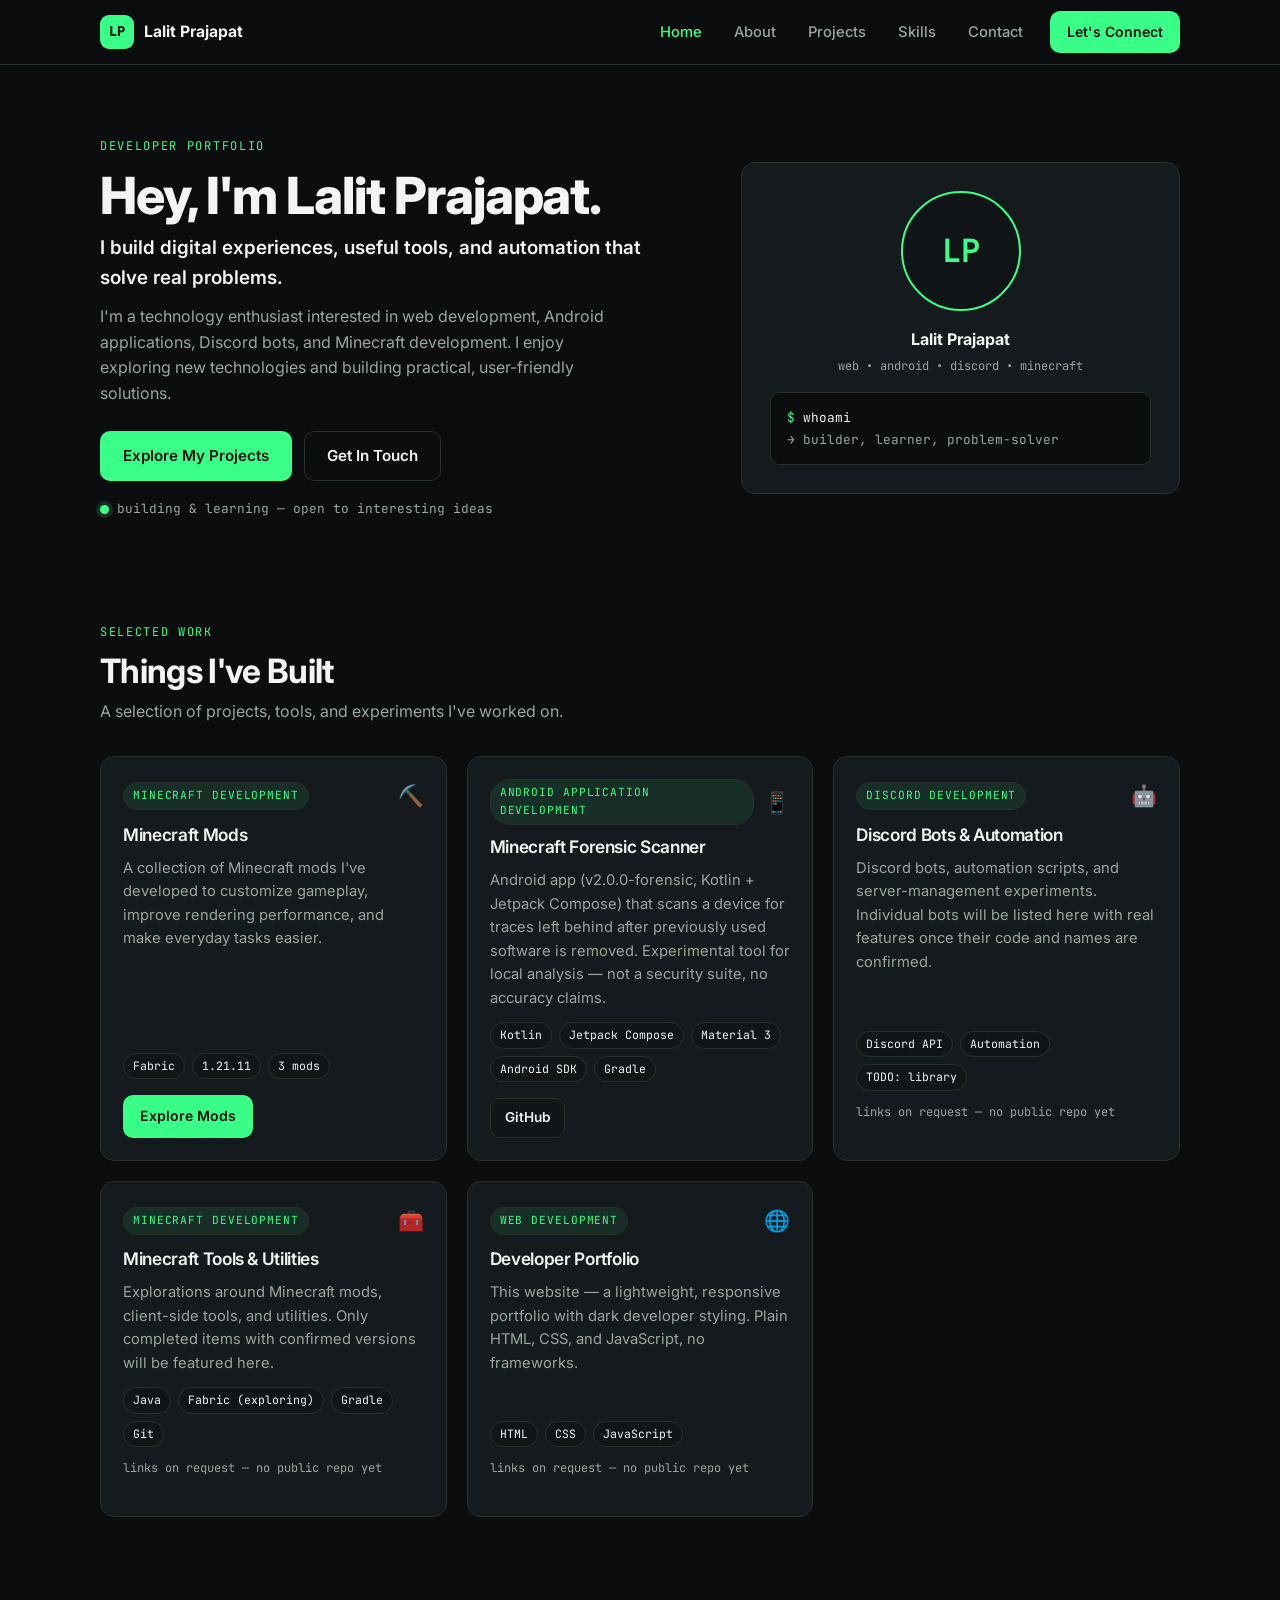
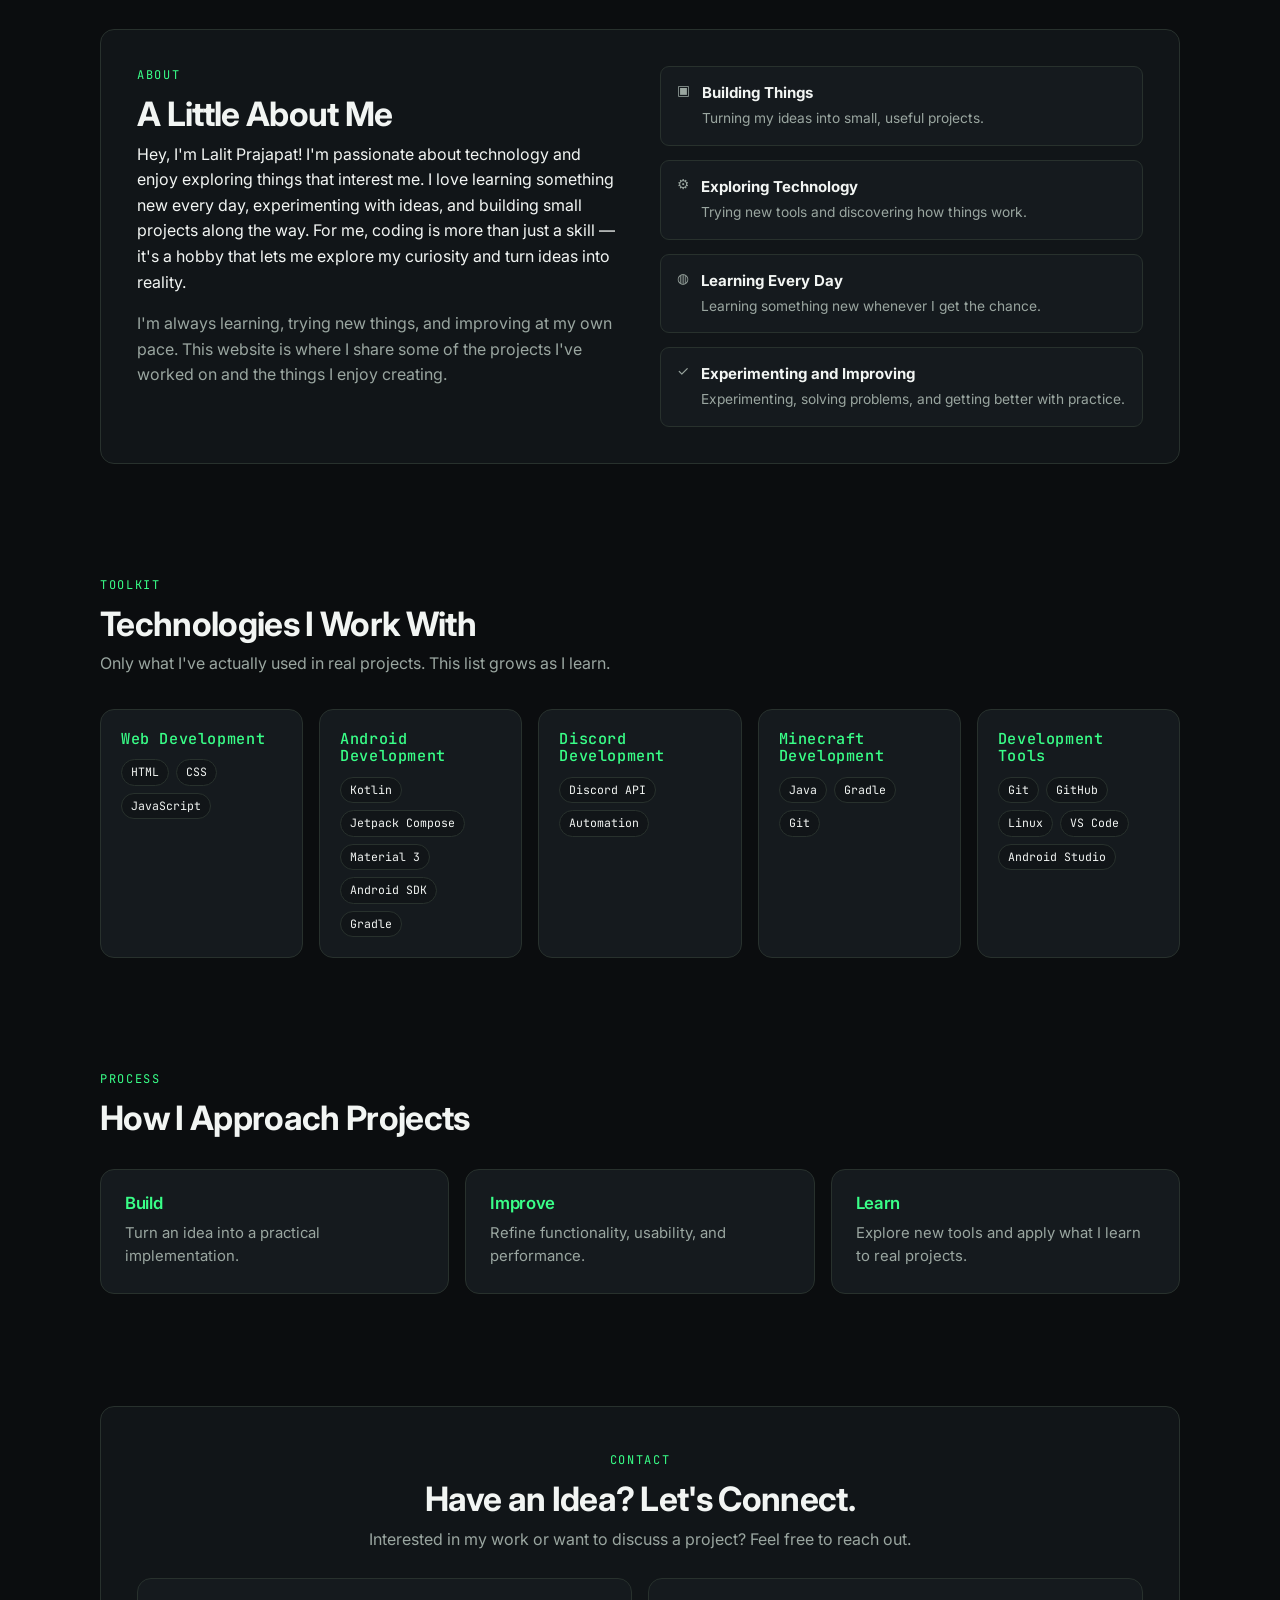
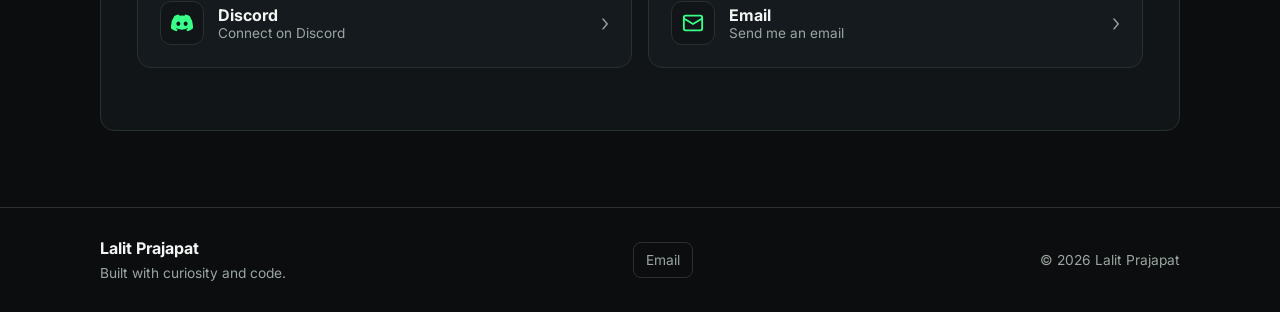
==== commit b9c0e3b8: "Revert "Visual redesign: centered hero with profile photo, unified card system" This reverts commit " ====
--- a/index.html
+++ b/index.html
@@ -43,23 +43,34 @@
   <main id="main">
     <!-- HERO -->
     <section class="hero container" id="home" aria-labelledby="hero-heading">
-      <div class="hero-inner">
-        <p class="eyebrow mono reveal">DEVELOPER PORTFOLIO</p>
-        <h1 class="hero-title reveal" id="hero-heading">
-          <span>Hey, I'm</span>
-          <span class="hero-avatar">
-            <span class="avatar-fallback mono" aria-hidden="true">LP</span>
-            <img id="profileImg" alt="Portrait of Lalit Prajapat" hidden />
-          </span>
-          <span>Lalit Prajapat!</span>
-        </h1>
-        <p class="hero-sub reveal">I'm passionate about <strong>technology</strong> and <strong class="accent-text">building things.</strong></p>
-        <p class="hero-desc reveal">I enjoy exploring technology, building projects as a hobby, and learning something new every day. My interests include web development, Android apps, Discord bots, and Minecraft tools.</p>
-        <div class="hero-actions reveal">
-          <a href="#projects" class="btn btn-primary">Explore My Projects</a>
-          <a href="#contact" class="btn btn-ghost">Get In Touch</a>
-        </div>
-        <p class="hero-meta mono reveal"><span class="status-dot" aria-hidden="true"></span> building &amp; learning — at my own pace</p>
+      <div class="hero-grid">
+        <div class="hero-copy">
+          <p class="eyebrow mono">DEVELOPER PORTFOLIO</p>
+          <h1 id="hero-heading">Hey, I'm Lalit Prajapat.</h1>
+          <p class="hero-sub">I build digital experiences, useful tools, and automation that solve real problems.</p>
+          <p class="hero-desc">I'm a technology enthusiast interested in web development, Android applications, Discord bots, and Minecraft development. I enjoy exploring new technologies and building practical, user-friendly solutions.</p>
+          <div class="hero-actions">
+            <a href="#projects" class="btn btn-primary">Explore My Projects</a>
+            <a href="#contact" class="btn btn-ghost">Get In Touch</a>
+          </div>
+          <p class="hero-meta mono"><span class="status-dot" aria-hidden="true"></span> building &amp; learning — open to interesting ideas</p>
+        </div>
+        <div class="hero-visual">
+          <div class="profile-card" role="img" aria-label="Profile placeholder for Lalit Prajapat — replace with your photo">
+            <div class="profile-avatar" aria-hidden="true">
+              <span>LP</span>
+              <img id="profileImg" alt="" hidden />
+            </div>
+            <div class="profile-info">
+              <p class="profile-name">Lalit Prajapat</p>
+              <p class="profile-role mono">web • android • discord • minecraft</p>
+            </div>
+            <div class="profile-terminal mono" aria-hidden="true">
+              <span class="t-green">$</span> whoami<br />
+              <span class="t-dim">→ builder, learner, problem-solver</span>
+            </div>
+          </div>
+        </div>
       </div>
     </section>
 
@@ -76,20 +87,20 @@
 
     <!-- ABOUT -->
     <section class="section container" id="about" aria-labelledby="about-heading">
-      <div class="section-head reveal">
-        <p class="eyebrow mono">ABOUT</p>
-        <h2 id="about-heading">A Little About Me</h2>
-      </div>
-      <div class="about-copy reveal">
-        <p>Hey, I'm Lalit Prajapat! I'm passionate about technology and enjoy exploring things that interest me. I love learning something new every day, experimenting with ideas, and building small projects along the way. For me, coding is more than just a skill — it's a hobby that lets me explore my curiosity and turn ideas into reality.</p>
-        <p class="muted">I'm always learning, trying new things, and improving at my own pace. This website is where I share some of the projects I've worked on and the things I enjoy creating.</p>
-      </div>
-      <ul class="focus-grid reveal" aria-label="Focus areas">
-        <li class="focus-card"><span class="focus-icon" aria-hidden="true">▣</span><div><strong>Building Things</strong><span>Turning my ideas into small, useful projects.</span></div></li>
-        <li class="focus-card"><span class="focus-icon" aria-hidden="true">⚙</span><div><strong>Exploring Technology</strong><span>Trying new tools and discovering how things work.</span></div></li>
-        <li class="focus-card"><span class="focus-icon" aria-hidden="true">◍</span><div><strong>Learning Every Day</strong><span>Learning something new whenever I get the chance.</span></div></li>
-        <li class="focus-card"><span class="focus-icon" aria-hidden="true">✓</span><div><strong>Experimenting and Improving</strong><span>Experimenting, solving problems, and getting better with practice.</span></div></li>
-      </ul>
+      <div class="about-grid">
+        <div class="reveal">
+          <p class="eyebrow mono">ABOUT</p>
+          <h2 id="about-heading">A Little About Me</h2>
+          <p>Hey, I'm Lalit Prajapat! I'm passionate about technology and enjoy exploring things that interest me. I love learning something new every day, experimenting with ideas, and building small projects along the way. For me, coding is more than just a skill — it's a hobby that lets me explore my curiosity and turn ideas into reality.</p>
+          <p class="muted">I'm always learning, trying new things, and improving at my own pace. This website is where I share some of the projects I've worked on and the things I enjoy creating.</p>
+        </div>
+        <ul class="focus-list reveal" aria-label="Focus areas">
+          <li><span class="focus-icon" aria-hidden="true">▣</span><div><strong>Building Things</strong><span>Turning my ideas into small, useful projects.</span></div></li>
+          <li><span class="focus-icon" aria-hidden="true">⚙</span><div><strong>Exploring Technology</strong><span>Trying new tools and discovering how things work.</span></div></li>
+          <li><span class="focus-icon" aria-hidden="true">◍</span><div><strong>Learning Every Day</strong><span>Learning something new whenever I get the chance.</span></div></li>
+          <li><span class="focus-icon" aria-hidden="true">✓</span><div><strong>Experimenting and Improving</strong><span>Experimenting, solving problems, and getting better with practice.</span></div></li>
+        </ul>
+      </div>
     </section>
 
     <!-- SKILLS -->
@@ -117,12 +128,10 @@
 
     <!-- CONTACT -->
     <section class="section container" id="contact" aria-labelledby="contact-heading">
-      <div class="section-head reveal">
+      <div class="contact-card reveal">
         <p class="eyebrow mono">CONTACT</p>
         <h2 id="contact-heading">Have an Idea? Let's Connect.</h2>
         <p class="section-sub">Interested in my work or want to discuss a project? Feel free to reach out.</p>
-      </div>
-      <div class="contact-wrap reveal">
         <div class="contact-grid" id="contactGrid">
           <!-- Discord card -->
           <article class="contact-method" id="discordCard">
--- a/css/style.css
+++ b/css/style.css
@@ -7,8 +7,8 @@
   --text: #F2F5F3;
   --muted: #9AA6A0;
   --border: #28312D;
-  --radius: 16px;
-  --radius-sm: 10px;
+  --radius: 14px;
+  --radius-sm: 9px;
   --max: 1120px;
   --font: "Inter", system-ui, -apple-system, "Segoe UI", sans-serif;
   --mono: "JetBrains Mono", ui-monospace, SFMono-Regular, Menlo, monospace;
@@ -43,7 +43,7 @@
 /* Buttons */
 .btn {
   display: inline-flex; align-items: center; justify-content: center; gap: 8px;
-  padding: 12px 24px; border-radius: 999px; font-weight: 600; font-size: 0.95rem;
+  padding: 12px 22px; border-radius: 10px; font-weight: 600; font-size: 0.95rem;
   text-decoration: none; border: 1px solid transparent; cursor: pointer;
   transition: transform 180ms ease, background 180ms ease, border-color 180ms ease, color 180ms ease;
   min-height: 46px;
@@ -74,33 +74,29 @@
 .nav-toggle span { display: block; width: 20px; height: 2px; background: var(--text); border-radius: 2px; }
 
 /* Hero */
-.hero { padding: 92px 20px 64px; }
-.hero-inner { max-width: 760px; margin: 0 auto; text-align: center; }
-.hero .eyebrow { margin-bottom: 20px; }
-.hero-title {
-  font-size: clamp(2.1rem, 6.4vw, 4rem); font-weight: 800; letter-spacing: -0.035em;
-  line-height: 1.12; margin: 0 0 20px; overflow-wrap: break-word;
-}
-.hero-avatar {
-  display: inline-flex; align-items: center; justify-content: center;
-  width: clamp(54px, 8.5vw, 82px); height: clamp(54px, 8.5vw, 82px);
-  border-radius: 50%; overflow: hidden; vertical-align: middle;
-  margin: 0 10px; border: 1px solid var(--border);
-  background: var(--bg2); transform: translateY(-0.08em);
-}
-.hero-avatar img { width: 100%; height: 100%; object-fit: cover; object-position: center; display: block; }
-.avatar-fallback { color: var(--accent); font-weight: 700; font-size: 1rem; letter-spacing: 0.02em; }
-.hero-sub { font-size: clamp(1.05rem, 2.4vw, 1.32rem); font-weight: 600; color: var(--muted); max-width: 48ch; margin: 0 auto 16px; }
-.hero-sub strong { color: var(--text); }
-.hero-sub .accent-text { color: var(--accent); }
-.hero-desc { color: var(--muted); max-width: 56ch; margin: 0 auto 30px; }
-.hero-actions { display: flex; gap: 12px; flex-wrap: wrap; justify-content: center; margin-bottom: 22px; }
-.hero-meta { font-size: 0.78rem; color: var(--muted); display: flex; align-items: center; justify-content: center; gap: 8px; margin: 0; }
+.hero { padding: 72px 20px 48px; }
+.hero-grid { display: grid; grid-template-columns: 1.15fr 0.85fr; gap: 48px; align-items: center; }
+.hero-sub { font-size: 1.18rem; font-weight: 600; color: var(--text); margin-bottom: 0.7rem; }
+.hero-desc { color: var(--muted); max-width: 52ch; }
+.hero-actions { display: flex; gap: 12px; flex-wrap: wrap; margin: 24px 0 18px; }
+.hero-meta { font-size: 0.8rem; color: var(--muted); display: flex; align-items: center; gap: 8px; margin: 0; }
 .status-dot { width: 9px; height: 9px; border-radius: 50%; background: var(--accent); display: inline-block; box-shadow: 0 0 0 4px rgba(57,255,136,0.14); }
 
+.profile-card { background: var(--card); border: 1px solid var(--border); border-radius: var(--radius); padding: 28px; text-align: center; }
+.profile-avatar {
+  width: 120px; height: 120px; border-radius: 50%; margin: 0 auto 16px;
+  background: var(--bg2); border: 2px solid var(--accent); display: grid; place-items: center;
+  font-family: var(--mono); font-weight: 700; font-size: 2rem; color: var(--accent); overflow: hidden;
+}
+.profile-avatar img { width: 100%; height: 100%; object-fit: cover; }
+.profile-name { font-weight: 700; margin: 0; }
+.profile-role { font-size: 0.75rem; color: var(--muted); margin: 4px 0 16px; }
+.profile-terminal { text-align: left; background: var(--bg); border: 1px solid var(--border); border-radius: var(--radius-sm); padding: 14px 16px; font-size: 0.8rem; line-height: 1.7; }
+.t-green { color: var(--accent); } .t-dim { color: var(--muted); }
+
 /* Sections */
-.section { padding: 64px 20px; }
-.section-head { max-width: 660px; margin: 0 auto 40px; text-align: center; }
+.section { padding: 56px 20px; }
+.section-head { max-width: 640px; margin-bottom: 32px; }
 .section-sub { margin: 0; }
 
 /* Projects */
@@ -110,7 +106,7 @@
   padding: 22px; display: flex; flex-direction: column; gap: 12px;
   transition: border-color 200ms ease, transform 200ms ease;
 }
-.project-card:hover { border-color: var(--accent); transform: translateY(-2px); }
+.project-card:hover { border-color: var(--accent); transform: translateY(-3px); }
 .project-top { display: flex; align-items: center; justify-content: space-between; gap: 10px; }
 .project-cat { font-family: var(--mono); font-size: 0.7rem; letter-spacing: 0.08em; text-transform: uppercase; color: var(--accent); background: rgba(57,255,136,0.09); border: 1px solid var(--border); padding: 4px 9px; border-radius: 20px; }
 .project-icon { font-size: 1.3rem; opacity: 0.9; }
@@ -122,19 +118,16 @@
 .project-note { font-size: 0.75rem; color: var(--muted); }
 
 /* About */
-.about-copy { max-width: 660px; margin: 0 auto 30px; }
-.about-copy p:last-child { margin-bottom: 0; }
-.focus-grid { list-style: none; margin: 0 auto; padding: 0; display: grid; grid-template-columns: repeat(2, 1fr); gap: 16px; max-width: 880px; }
-.focus-card { display: flex; gap: 14px; background: var(--card); border: 1px solid var(--border); border-radius: var(--radius); padding: 20px; transition: border-color 200ms ease; }
-.focus-card:hover { border-color: var(--accent2); }
-.focus-icon { color: var(--accent); font-size: 1.15rem; line-height: 1.4; }
-.focus-card strong { display: block; font-size: 0.95rem; margin-bottom: 2px; }
-.focus-card div span { font-size: 0.87rem; color: var(--muted); }
+.about-grid { display: grid; grid-template-columns: 1fr 1fr; gap: 40px; align-items: start; background: var(--bg2); border: 1px solid var(--border); border-radius: var(--radius); padding: 36px; }
+.focus-list { list-style: none; margin: 0; padding: 0; display: grid; gap: 14px; }
+.focus-list li { display: flex; gap: 12px; background: var(--card); border: 1px solid var(--border); border-radius: var(--radius-sm); padding: 14px 16px; }
+.focus-icon { color: var(--accent); font-size: 1.1rem; line-height: 1.4; }
+.focus-list strong { display: block; font-size: 0.94rem; }
+.focus-list span { font-size: 0.86rem; color: var(--muted); }
 
 /* Skills */
 .skills-grid { display: grid; grid-template-columns: repeat(auto-fit, minmax(200px, 1fr)); gap: 16px; }
-.skill-card { background: var(--card); border: 1px solid var(--border); border-radius: var(--radius); padding: 20px; transition: border-color 200ms ease; }
-.skill-card:hover { border-color: var(--accent2); }
+.skill-card { background: var(--card); border: 1px solid var(--border); border-radius: var(--radius); padding: 20px; }
 .skill-card h3 { font-size: 0.95rem; margin-bottom: 12px; color: var(--accent); font-family: var(--mono); font-weight: 500; letter-spacing: 0.04em; }
 
 /* Approach */
@@ -144,13 +137,15 @@
 .card p { margin: 0; color: var(--muted); font-size: 0.93rem; }
 
 /* Contact */
-.contact-wrap { max-width: 880px; margin: 0 auto; }
-.contact-btn { display: inline-flex; align-items: center; gap: 9px; background: var(--card); border: 1px solid var(--border); color: var(--text); text-decoration: none; padding: 11px 18px; border-radius: 999px; font-weight: 600; font-size: 0.9rem; transition: border-color 180ms, color 180ms; min-height: 46px; }
+.contact-card { background: var(--bg2); border: 1px solid var(--border); border-radius: var(--radius); padding: 44px 36px; text-align: center; }
+.contact-card .section-sub { margin-bottom: 26px; }
+.contact-links { display: flex; gap: 12px; justify-content: center; flex-wrap: wrap; }
+.contact-btn { display: inline-flex; align-items: center; gap: 9px; background: var(--card); border: 1px solid var(--border); color: var(--text); text-decoration: none; padding: 11px 18px; border-radius: 10px; font-weight: 600; font-size: 0.9rem; transition: border-color 180ms, color 180ms; min-height: 46px; }
 .contact-btn:hover { border-color: var(--accent); color: var(--accent); }
 .config-hint { font-size: 0.78rem; color: var(--muted); margin-top: 22px; }
 
 /* Interactive contact cards */
-.contact-grid { display: grid; grid-template-columns: 1fr 1fr; gap: 16px; text-align: left; }
+.contact-grid { display: grid; grid-template-columns: 1fr 1fr; gap: 16px; text-align: left; margin-top: 8px; }
 .contact-method {
   background: var(--card); border: 1px solid var(--border); border-radius: var(--radius);
   padding: 8px; transition: border-color 200ms ease;
@@ -196,14 +191,13 @@
 /* Minecraft Mods collection page */
 .sr-only { position: absolute; width: 1px; height: 1px; padding: 0; margin: -1px; overflow: hidden; clip: rect(0 0 0 0); white-space: nowrap; border: 0; }
 .mods-hero { padding-top: 40px; }
-.back-link { display: inline-block; color: var(--muted); text-decoration: none; font-size: 0.82rem; margin-bottom: 26px; padding: 6px 12px; border: 1px solid var(--border); border-radius: 999px; transition: color 180ms, border-color 180ms; }
+.back-link { display: inline-block; color: var(--muted); text-decoration: none; font-size: 0.82rem; margin-bottom: 22px; padding: 6px 10px; border: 1px solid var(--border); border-radius: 8px; transition: color 180ms, border-color 180ms; }
 .back-link:hover { color: var(--accent); border-color: var(--accent); }
-.mods-hero .eyebrow, .mods-title, .mods-sub { text-align: center; }
 .mods-title { margin-bottom: 0.5rem; }
-.mods-sub { max-width: 62ch; margin: 0 auto 28px; }
-.mods-tools { display: flex; align-items: center; justify-content: center; gap: 14px; flex-wrap: wrap; margin-bottom: 8px; }
+.mods-sub { max-width: 62ch; margin-bottom: 26px; }
+.mods-tools { display: flex; align-items: center; gap: 14px; flex-wrap: wrap; margin-bottom: 8px; }
 .mod-search {
-  flex: 1 1 300px; min-width: 0; max-width: 460px; background: var(--bg2); border: 1px solid var(--border);
+  flex: 1 1 300px; max-width: 460px; background: var(--bg2); border: 1px solid var(--border);
   color: var(--text); font-family: var(--font); font-size: 0.92rem; padding: 12px 16px;
   border-radius: 10px; min-height: 46px; transition: border-color 180ms;
 }
@@ -220,7 +214,7 @@
   padding: 20px; display: flex; flex-direction: column; gap: 11px;
   transition: border-color 200ms ease, transform 200ms ease;
 }
-.mod-card:hover { border-color: var(--accent); transform: translateY(-2px); }
+.mod-card:hover { border-color: var(--accent); transform: translateY(-3px); }
 .mod-head { display: flex; align-items: flex-start; justify-content: space-between; gap: 10px; }
 .mod-head h2 { font-size: 1.02rem; margin: 0; flex: 1; }
 .mod-version { font-size: 0.7rem; color: var(--accent); background: rgba(57,255,136,0.09); border: 1px solid var(--border); padding: 3px 8px; border-radius: 20px; white-space: nowrap; }
@@ -244,11 +238,11 @@
 }
 
 /* Footer */
-.footer { border-top: 1px solid var(--border); padding: 34px 0; margin-top: 28px; text-align: center; }
-.footer-inner { display: flex; flex-direction: column; align-items: center; gap: 12px; }
+.footer { border-top: 1px solid var(--border); padding: 28px 0; margin-top: 20px; }
+.footer-inner { display: flex; align-items: center; justify-content: space-between; gap: 16px; flex-wrap: wrap; }
 .footer-name { font-weight: 700; margin: 0; }
 .footer-tag, .footer-copy { color: var(--muted); font-size: 0.86rem; margin: 0; }
-.footer-social { display: flex; gap: 10px; justify-content: center; }
+.footer-social { display: flex; gap: 10px; }
 .footer-social a { color: var(--muted); text-decoration: none; font-size: 0.86rem; border: 1px solid var(--border); padding: 6px 12px; border-radius: 8px; }
 .footer-social a:hover { color: var(--accent); border-color: var(--accent); }
 
@@ -267,13 +261,13 @@
   .project-grid { grid-template-columns: repeat(2, 1fr); }
 }
 @media (max-width: 768px) {
-  .hero { padding: 60px 20px 40px; }
-  .hero-title { letter-spacing: -0.03em; }
+  .hero-grid, .about-grid { grid-template-columns: 1fr; }
+  .hero { padding: 48px 20px 32px; }
+  .about-grid { padding: 26px; }
   .approach-grid { grid-template-columns: 1fr; }
   .contact-grid { grid-template-columns: 1fr; }
   .method-detail { padding-left: 14px; }
   .method-actions .btn { flex: 1 1 auto; }
-  .focus-grid { grid-template-columns: 1fr; max-width: 560px; }
   .nav-toggle { display: inline-flex; }
   .nav-links {
     position: absolute; top: 64px; left: 0; right: 0; background: var(--bg2);
@@ -283,11 +277,11 @@
   .nav-links.open { display: flex; }
   .nav-link { display: block; padding: 12px; }
   .nav { position: sticky; }
+  .contact-card { padding: 32px 22px; }
 }
 @media (max-width: 560px) {
   .project-grid { grid-template-columns: 1fr; }
   .hero-actions .btn { flex: 1 1 100%; }
-  .hero-avatar { margin: 0 6px; }
   body { font-size: 15px; }
 }
 
